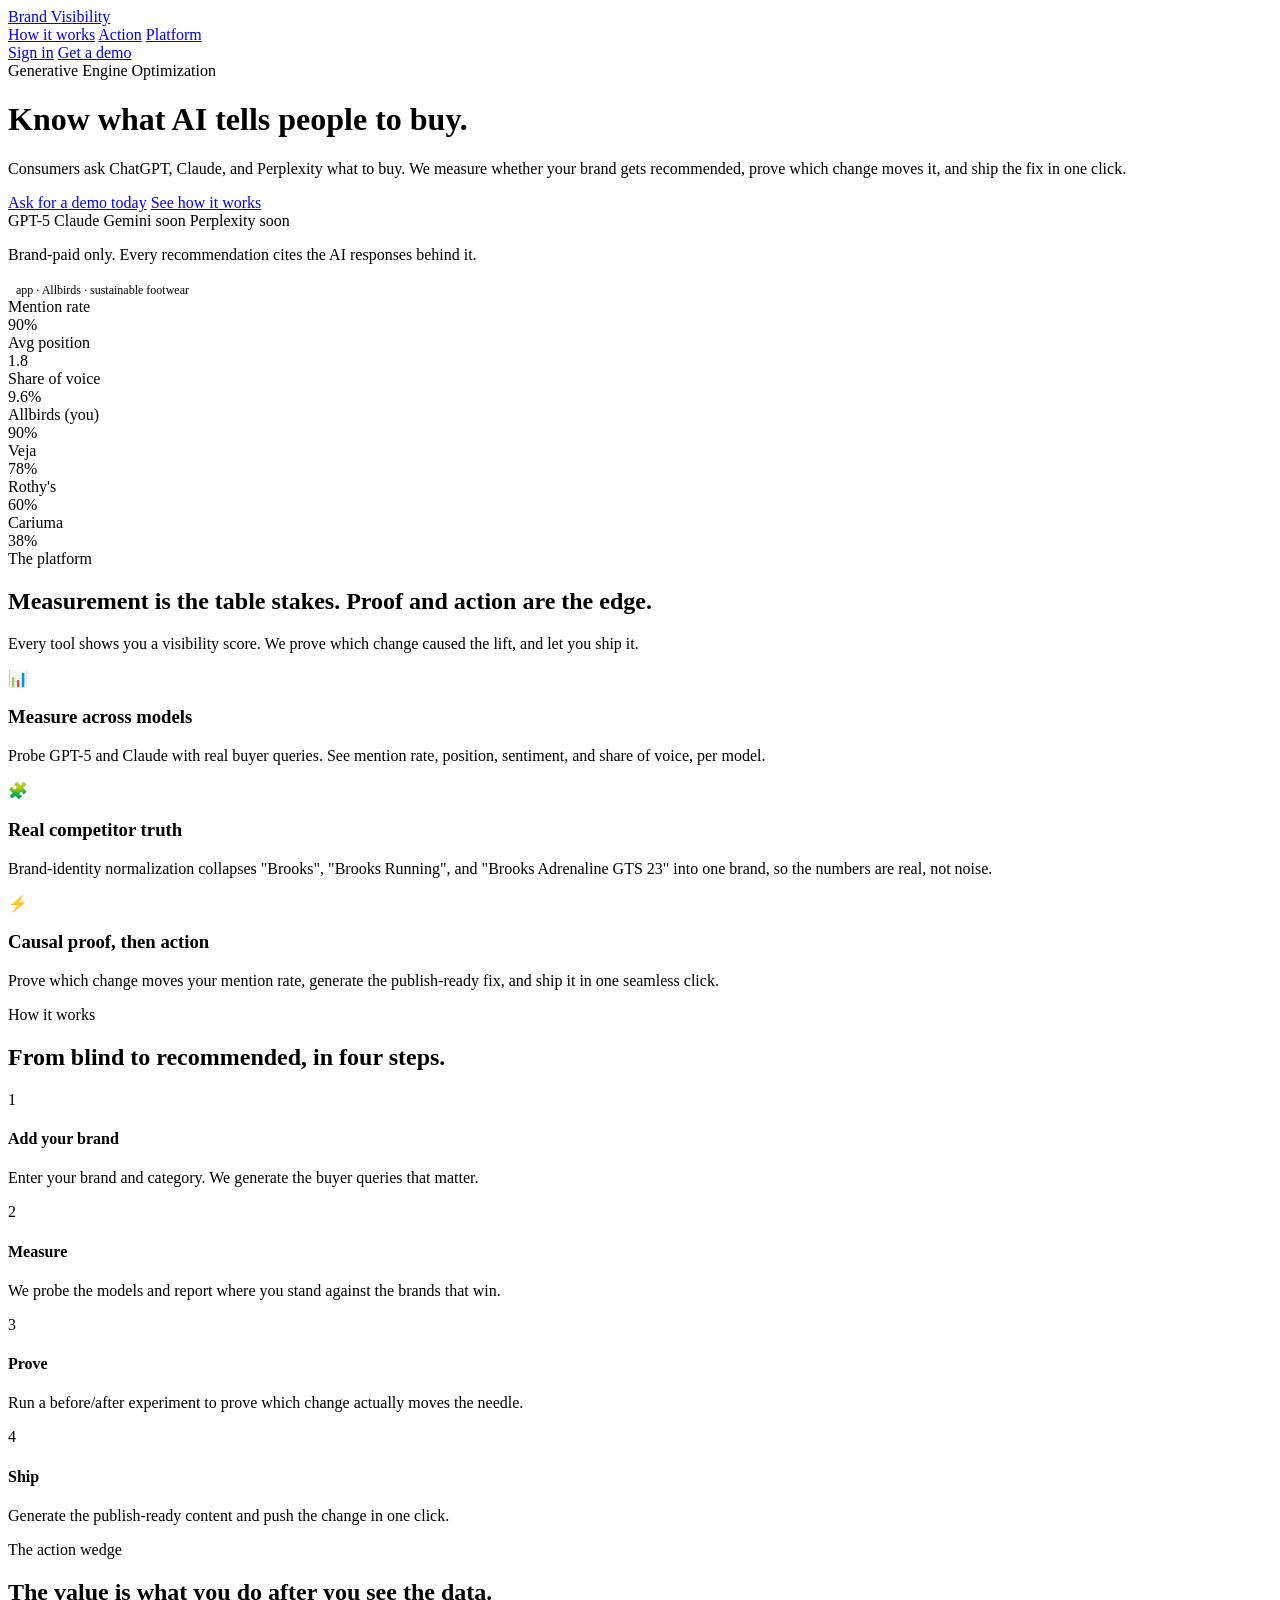
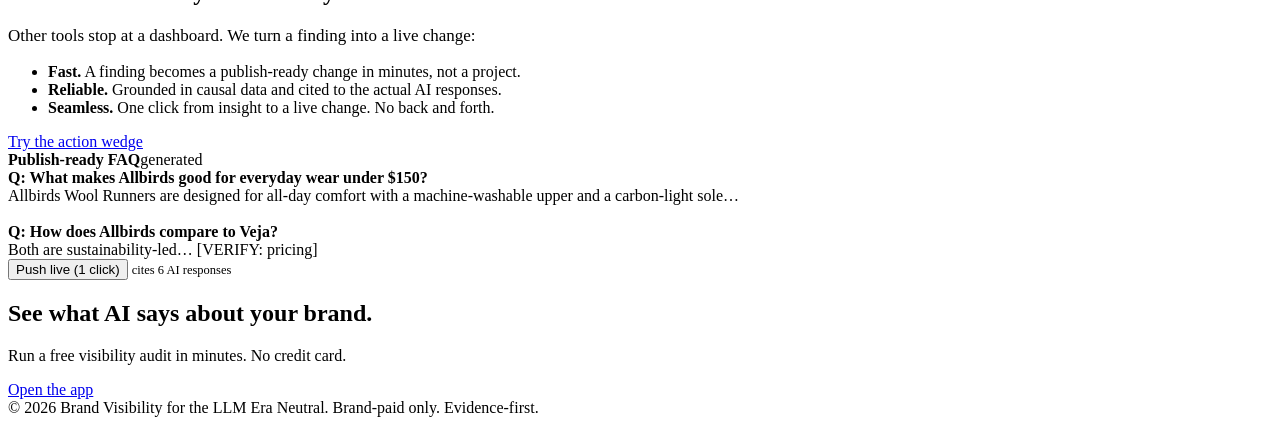
==== web/index.html @ 573e0071 "v2 foundation: provenance, depth-based search, RAG, and lexical vibes Adds the FastAPI app + v2 meas" ====
<!doctype html>
<html lang="en">
<head>
<meta charset="utf-8" />
<meta name="viewport" content="width=device-width, initial-scale=1" />
<title>GEO — Brand Visibility for the LLM Era</title>
<meta name="description" content="Measure what AI recommends, prove what moves it, and ship the change in one click." />
<link rel="stylesheet" href="/styles.css" />
</head>
<body>
  <!-- NAV -->
  <nav class="nav">
    <div class="wrap nav-in">
      <a class="logo" href="/"><span class="mark"></span> Brand Visibility</a>
      <div class="nav-links">
        <a href="#how">How it works</a>
        <a href="#action">Action</a>
        <a href="#features">Platform</a>
      </div>
      <div class="nav-cta" id="nav-cta">
        <a class="btn btn-ghost btn-sm" id="signin-btn" href="/app">Sign in</a>
        <a class="btn btn-primary btn-sm" id="demo-btn" href="/app">Get a demo</a>
        <span id="user-slot" class="cl-hidden"></span>
      </div>
    </div>
  </nav>

  <!-- HERO -->
  <header class="hero">
    <div class="wrap hero-in">
      <div>
        <span class="eyebrow">Generative Engine Optimization</span>
        <h1>Know what AI tells people <span class="grad-text">to buy.</span></h1>
        <p class="sub">Consumers ask ChatGPT, Claude, and Perplexity what to buy. We measure whether your brand gets recommended, prove which change moves it, and ship the fix in one click.</p>
        <div class="hero-cta">
          <a class="btn btn-primary" id="hero-demo" href="/app">Ask for a demo today</a>
          <a class="btn btn-ghost" href="#how">See how it works</a>
        </div>
        <div class="models-row">
          <span class="chip on">GPT-5</span>
          <span class="chip on">Claude</span>
          <span class="chip soon">Gemini soon</span>
          <span class="chip soon">Perplexity soon</span>
        </div>
        <p class="hero-trust">Brand-paid only. Every recommendation cites the AI responses behind it.</p>
      </div>

      <!-- product preview mockup -->
      <div class="preview" aria-hidden="true">
        <div class="preview-bar"><span class="dot"></span><span class="dot"></span><span class="dot"></span>
          <span style="margin-left:8px;font-size:12px;color:var(--faint)">app · Allbirds · sustainable footwear</span></div>
        <div class="preview-body">
          <div class="pv-kpis">
            <div class="pv-kpi"><div class="k">Mention rate</div><div class="v accent">90%</div></div>
            <div class="pv-kpi"><div class="k">Avg position</div><div class="v">1.8</div></div>
            <div class="pv-kpi"><div class="k">Share of voice</div><div class="v">9.6%</div></div>
          </div>
          <div class="pv-row"><span class="pv-label">Allbirds (you)</span><div class="pv-bar you"><span style="width:90%"></span></div><span class="pv-val">90%</span></div>
          <div class="pv-row"><span class="pv-label">Veja</span><div class="pv-bar"><span style="width:78%"></span></div><span class="pv-val">78%</span></div>
          <div class="pv-row"><span class="pv-label">Rothy's</span><div class="pv-bar"><span style="width:60%"></span></div><span class="pv-val">60%</span></div>
          <div class="pv-row"><span class="pv-label">Cariuma</span><div class="pv-bar"><span style="width:38%"></span></div><span class="pv-val">38%</span></div>
        </div>
      </div>
    </div>
  </header>

  <!-- FEATURES -->
  <section class="band" id="features">
    <div class="wrap">
      <div class="sec-head">
        <span class="tag">The platform</span>
        <h2>Measurement is the table stakes. Proof and action are the edge.</h2>
        <p>Every tool shows you a visibility score. We prove which change caused the lift, and let you ship it.</p>
      </div>
      <div class="feature-grid">
        <div class="feature"><div class="ic">&#128202;</div><h3>Measure across models</h3><p>Probe GPT-5 and Claude with real buyer queries. See mention rate, position, sentiment, and share of voice, per model.</p></div>
        <div class="feature"><div class="ic">&#129513;</div><h3>Real competitor truth</h3><p>Brand-identity normalization collapses "Brooks", "Brooks Running", and "Brooks Adrenaline GTS 23" into one brand, so the numbers are real, not noise.</p></div>
        <div class="feature"><div class="ic">&#9889;</div><h3>Causal proof, then action</h3><p>Prove which change moves your mention rate, generate the publish-ready fix, and ship it in one seamless click.</p></div>
      </div>
    </div>
  </section>

  <!-- HOW IT WORKS -->
  <section class="band" id="how">
    <div class="wrap">
      <div class="sec-head"><span class="tag">How it works</span><h2>From blind to recommended, in four steps.</h2></div>
      <div class="steps">
        <div class="step"><div class="n">1</div><h4>Add your brand</h4><p>Enter your brand and category. We generate the buyer queries that matter.</p></div>
        <div class="step"><div class="n">2</div><h4>Measure</h4><p>We probe the models and report where you stand against the brands that win.</p></div>
        <div class="step"><div class="n">3</div><h4>Prove</h4><p>Run a before/after experiment to prove which change actually moves the needle.</p></div>
        <div class="step"><div class="n">4</div><h4>Ship</h4><p>Generate the publish-ready content and push the change in one click.</p></div>
      </div>
    </div>
  </section>

  <!-- ACTION WEDGE -->
  <section class="band" id="action">
    <div class="wrap">
      <div class="sec-head"><span class="tag">The action wedge</span><h2>The value is what you do after you see the data.</h2></div>
      <div class="wedge">
        <div>
          <p class="muted" style="font-size:17px">Other tools stop at a dashboard. We turn a finding into a live change:</p>
          <ul>
            <li><b>Fast.</b> A finding becomes a publish-ready change in minutes, not a project.</li>
            <li><b>Reliable.</b> Grounded in causal data and cited to the actual AI responses.</li>
            <li><b>Seamless.</b> One click from insight to a live change. No back and forth.</li>
          </ul>
          <a class="btn btn-primary" href="/app" style="margin-top:20px">Try the action wedge</a>
        </div>
        <div class="artifact-card">
          <div class="ac-top"><span style="font-weight:650">Publish-ready FAQ</span><span class="preview-tag">generated</span></div>
          <div class="ac-body">
            <b>Q: What makes Allbirds good for everyday wear under $150?</b><br>
            Allbirds Wool Runners are designed for all-day comfort with a machine-washable upper and a carbon-light sole&hellip;<br><br>
            <b>Q: How does Allbirds compare to Veja?</b><br>
            Both are sustainability-led&hellip; <span style="color:var(--violet)">[VERIFY: pricing]</span>
          </div>
          <div class="pushrow">
            <button class="btn btn-primary btn-sm">Push live (1 click)</button>
            <span class="muted" style="font-size:12.5px">cites 6 AI responses</span>
          </div>
        </div>
      </div>
    </div>
  </section>

  <!-- CTA -->
  <section class="band">
    <div class="wrap">
      <div class="ctaband">
        <h2>See what AI says about your brand.</h2>
        <p>Run a free visibility audit in minutes. No credit card.</p>
        <a class="btn btn-primary" href="/app">Open the app</a>
      </div>
    </div>
  </section>

  <footer>
    <div class="wrap foot-in">
      <span>&copy; 2026 Brand Visibility for the LLM Era</span>
      <span class="faint">Neutral. Brand-paid only. Evidence-first.</span>
    </div>
  </footer>

  <script src="/auth.js"></script>
</body>
</html>
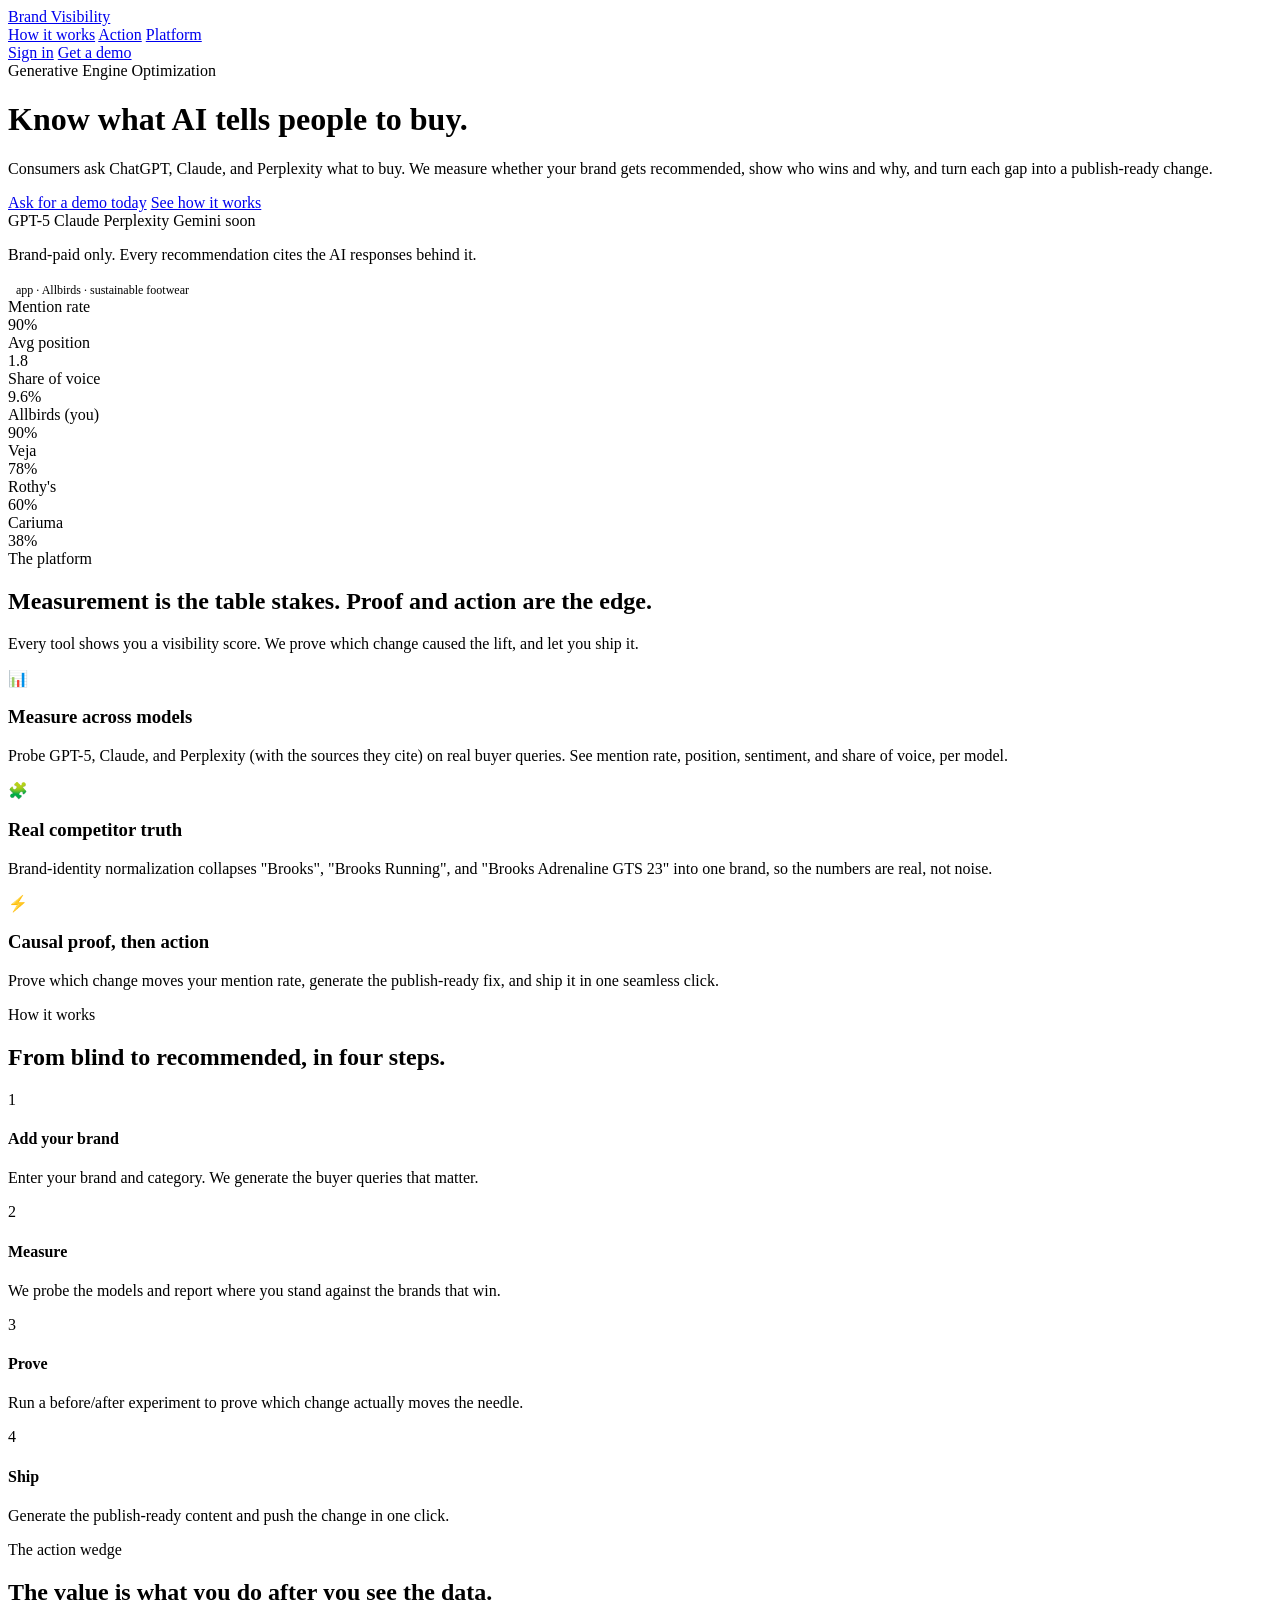
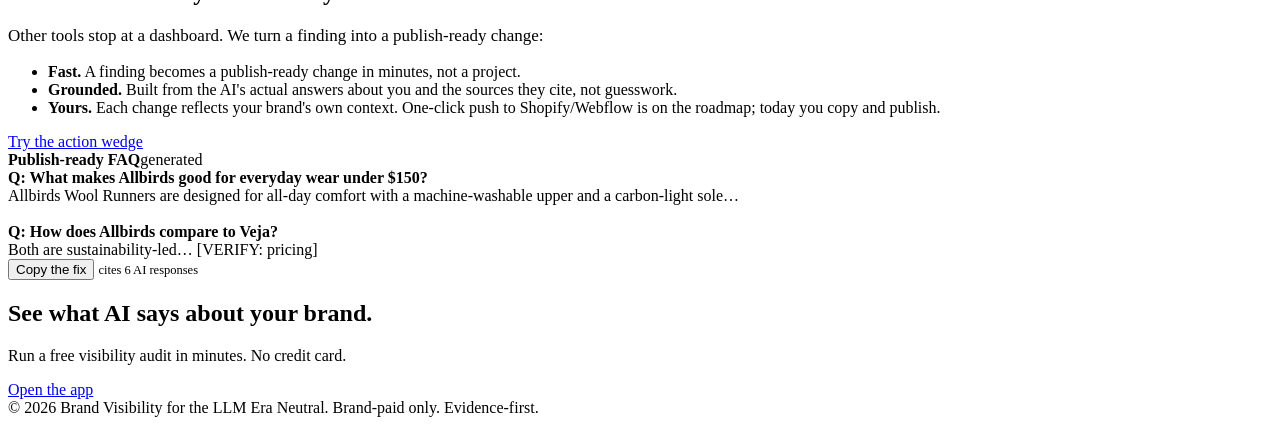
==== commit d8ce4489: "landing: correct Perplexity to live; honest action-wedge copy Co-Authored-By: Claude Opus 4.8 <norep" ====
--- a/web/index.html
+++ b/web/index.html
@@ -31,7 +31,7 @@
       <div>
         <span class="eyebrow">Generative Engine Optimization</span>
         <h1>Know what AI tells people <span class="grad-text">to buy.</span></h1>
-        <p class="sub">Consumers ask ChatGPT, Claude, and Perplexity what to buy. We measure whether your brand gets recommended, prove which change moves it, and ship the fix in one click.</p>
+        <p class="sub">Consumers ask ChatGPT, Claude, and Perplexity what to buy. We measure whether your brand gets recommended, show who wins and why, and turn each gap into a publish-ready change.</p>
         <div class="hero-cta">
           <a class="btn btn-primary" id="hero-demo" href="/app">Ask for a demo today</a>
           <a class="btn btn-ghost" href="#how">See how it works</a>
@@ -39,8 +39,8 @@
         <div class="models-row">
           <span class="chip on">GPT-5</span>
           <span class="chip on">Claude</span>
+          <span class="chip on">Perplexity</span>
           <span class="chip soon">Gemini soon</span>
-          <span class="chip soon">Perplexity soon</span>
         </div>
         <p class="hero-trust">Brand-paid only. Every recommendation cites the AI responses behind it.</p>
       </div>
@@ -73,7 +73,7 @@
         <p>Every tool shows you a visibility score. We prove which change caused the lift, and let you ship it.</p>
       </div>
       <div class="feature-grid">
-        <div class="feature"><div class="ic">&#128202;</div><h3>Measure across models</h3><p>Probe GPT-5 and Claude with real buyer queries. See mention rate, position, sentiment, and share of voice, per model.</p></div>
+        <div class="feature"><div class="ic">&#128202;</div><h3>Measure across models</h3><p>Probe GPT-5, Claude, and Perplexity (with the sources they cite) on real buyer queries. See mention rate, position, sentiment, and share of voice, per model.</p></div>
         <div class="feature"><div class="ic">&#129513;</div><h3>Real competitor truth</h3><p>Brand-identity normalization collapses "Brooks", "Brooks Running", and "Brooks Adrenaline GTS 23" into one brand, so the numbers are real, not noise.</p></div>
         <div class="feature"><div class="ic">&#9889;</div><h3>Causal proof, then action</h3><p>Prove which change moves your mention rate, generate the publish-ready fix, and ship it in one seamless click.</p></div>
       </div>
@@ -99,11 +99,11 @@
       <div class="sec-head"><span class="tag">The action wedge</span><h2>The value is what you do after you see the data.</h2></div>
       <div class="wedge">
         <div>
-          <p class="muted" style="font-size:17px">Other tools stop at a dashboard. We turn a finding into a live change:</p>
+          <p class="muted" style="font-size:17px">Other tools stop at a dashboard. We turn a finding into a publish-ready change:</p>
           <ul>
             <li><b>Fast.</b> A finding becomes a publish-ready change in minutes, not a project.</li>
-            <li><b>Reliable.</b> Grounded in causal data and cited to the actual AI responses.</li>
-            <li><b>Seamless.</b> One click from insight to a live change. No back and forth.</li>
+            <li><b>Grounded.</b> Built from the AI's actual answers about you and the sources they cite, not guesswork.</li>
+            <li><b>Yours.</b> Each change reflects your brand's own context. One-click push to Shopify/Webflow is on the roadmap; today you copy and publish.</li>
           </ul>
           <a class="btn btn-primary" href="/app" style="margin-top:20px">Try the action wedge</a>
         </div>
@@ -116,7 +116,7 @@
             Both are sustainability-led&hellip; <span style="color:var(--violet)">[VERIFY: pricing]</span>
           </div>
           <div class="pushrow">
-            <button class="btn btn-primary btn-sm">Push live (1 click)</button>
+            <button class="btn btn-primary btn-sm">Copy the fix</button>
             <span class="muted" style="font-size:12.5px">cites 6 AI responses</span>
           </div>
         </div>
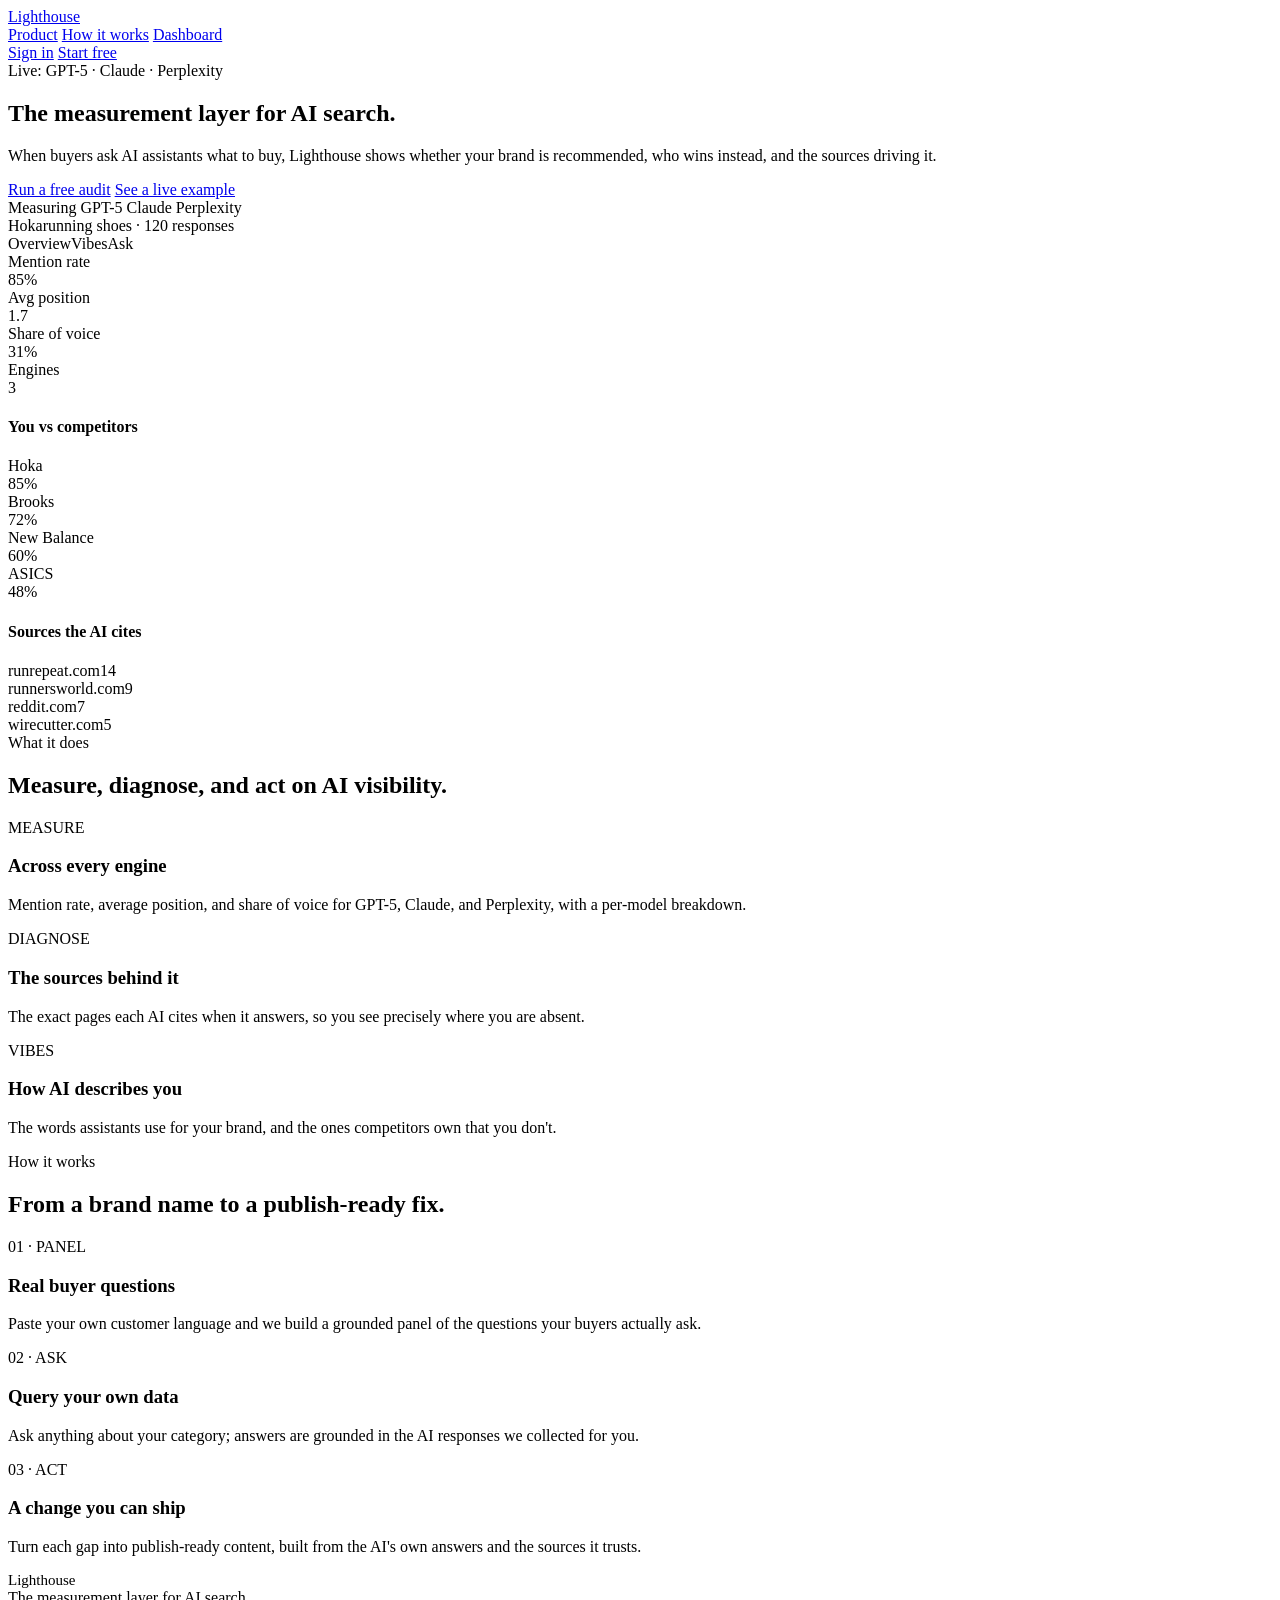
==== commit 47b9470c: "design: implement Signal light theme + Lighthouse rebrand Light, data-forward redesign (white + cool" ====
--- a/web/index.html
+++ b/web/index.html
@@ -1,144 +1,102 @@
-<!doctype html>
+<!DOCTYPE html>
 <html lang="en">
 <head>
-<meta charset="utf-8" />
+<meta charset="UTF-8" />
 <meta name="viewport" content="width=device-width, initial-scale=1" />
-<title>GEO — Brand Visibility for the LLM Era</title>
-<meta name="description" content="Measure what AI recommends, prove what moves it, and ship the change in one click." />
+<title>Lighthouse — the measurement layer for AI search</title>
 <link rel="stylesheet" href="/styles.css" />
 </head>
 <body>
-  <!-- NAV -->
   <nav class="nav">
     <div class="wrap nav-in">
-      <a class="logo" href="/"><span class="mark"></span> Brand Visibility</a>
+      <a class="logo" href="/"><span class="mark"></span> Lighthouse</a>
       <div class="nav-links">
+        <a href="#features">Product</a>
         <a href="#how">How it works</a>
-        <a href="#action">Action</a>
-        <a href="#features">Platform</a>
+        <a href="/app">Dashboard</a>
       </div>
-      <div class="nav-cta" id="nav-cta">
-        <a class="btn btn-ghost btn-sm" id="signin-btn" href="/app">Sign in</a>
-        <a class="btn btn-primary btn-sm" id="demo-btn" href="/app">Get a demo</a>
+      <div class="nav-cta">
+        <a class="btn btn-ghost btn-sm" id="signin-btn" href="#">Sign in</a>
+        <a class="btn btn-primary btn-sm" href="/app">Start free</a>
         <span id="user-slot" class="cl-hidden"></span>
       </div>
     </div>
   </nav>
 
-  <!-- HERO -->
-  <header class="hero">
-    <div class="wrap hero-in">
+  <div class="wrap">
+    <!-- HERO -->
+    <section class="hero">
       <div>
-        <span class="eyebrow">Generative Engine Optimization</span>
-        <h1>Know what AI tells people <span class="grad-text">to buy.</span></h1>
-        <p class="sub">Consumers ask ChatGPT, Claude, and Perplexity what to buy. We measure whether your brand gets recommended, show who wins and why, and turn each gap into a publish-ready change.</p>
+        <div class="badge"><span class="dot"></span> Live: GPT-5 · Claude · Perplexity</div>
+        <h1>The measurement layer for AI search.</h1>
+        <p class="sub">When buyers ask AI assistants what to buy, Lighthouse shows whether your brand is recommended, who wins instead, and the sources driving it.</p>
         <div class="hero-cta">
-          <a class="btn btn-primary" id="hero-demo" href="/app">Ask for a demo today</a>
-          <a class="btn btn-ghost" href="#how">See how it works</a>
+          <a class="btn btn-primary" href="/app">Run a free audit</a>
+          <a class="btn btn-ghost" href="/app">See a live example</a>
         </div>
-        <div class="models-row">
-          <span class="chip on">GPT-5</span>
-          <span class="chip on">Claude</span>
-          <span class="chip on">Perplexity</span>
-          <span class="chip soon">Gemini soon</span>
+        <div class="chips">
+          <span class="lbl">Measuring</span>
+          <span class="chip"><span class="d"></span>GPT-5</span>
+          <span class="chip"><span class="d"></span>Claude</span>
+          <span class="chip"><span class="d"></span>Perplexity</span>
         </div>
-        <p class="hero-trust">Brand-paid only. Every recommendation cites the AI responses behind it.</p>
       </div>
 
-      <!-- product preview mockup -->
-      <div class="preview" aria-hidden="true">
-        <div class="preview-bar"><span class="dot"></span><span class="dot"></span><span class="dot"></span>
-          <span style="margin-left:8px;font-size:12px;color:var(--faint)">app · Allbirds · sustainable footwear</span></div>
-        <div class="preview-body">
-          <div class="pv-kpis">
-            <div class="pv-kpi"><div class="k">Mention rate</div><div class="v accent">90%</div></div>
-            <div class="pv-kpi"><div class="k">Avg position</div><div class="v">1.8</div></div>
-            <div class="pv-kpi"><div class="k">Share of voice</div><div class="v">9.6%</div></div>
+      <div class="dashprev">
+        <div class="dp-hd">
+          <div class="ttl">Hoka<span>running shoes · 120 responses</span></div>
+          <div class="dp-tabs"><span class="dp-tab on">Overview</span><span class="dp-tab">Vibes</span><span class="dp-tab">Ask</span></div>
+        </div>
+        <div class="dp-kpis">
+          <div class="dp-kpi"><div class="l">Mention rate</div><div class="v b">85%</div></div>
+          <div class="dp-kpi"><div class="l">Avg position</div><div class="v">1.7</div></div>
+          <div class="dp-kpi"><div class="l">Share of voice</div><div class="v">31%</div></div>
+          <div class="dp-kpi"><div class="l">Engines</div><div class="v">3</div></div>
+        </div>
+        <div class="dp-body">
+          <div class="dp-col">
+            <h4>You vs competitors</h4>
+            <div class="barrow"><span class="nm focal-row">Hoka</span><div class="bar focal"><span style="width:85%"></span></div><span class="meta">85%</span></div>
+            <div class="barrow"><span class="nm">Brooks</span><div class="bar"><span style="width:72%"></span></div><span class="meta">72%</span></div>
+            <div class="barrow"><span class="nm">New Balance</span><div class="bar"><span style="width:60%"></span></div><span class="meta">60%</span></div>
+            <div class="barrow"><span class="nm">ASICS</span><div class="bar"><span style="width:48%"></span></div><span class="meta">48%</span></div>
           </div>
-          <div class="pv-row"><span class="pv-label">Allbirds (you)</span><div class="pv-bar you"><span style="width:90%"></span></div><span class="pv-val">90%</span></div>
-          <div class="pv-row"><span class="pv-label">Veja</span><div class="pv-bar"><span style="width:78%"></span></div><span class="pv-val">78%</span></div>
-          <div class="pv-row"><span class="pv-label">Rothy's</span><div class="pv-bar"><span style="width:60%"></span></div><span class="pv-val">60%</span></div>
-          <div class="pv-row"><span class="pv-label">Cariuma</span><div class="pv-bar"><span style="width:38%"></span></div><span class="pv-val">38%</span></div>
-        </div>
-      </div>
-    </div>
-  </header>
-
-  <!-- FEATURES -->
-  <section class="band" id="features">
-    <div class="wrap">
-      <div class="sec-head">
-        <span class="tag">The platform</span>
-        <h2>Measurement is the table stakes. Proof and action are the edge.</h2>
-        <p>Every tool shows you a visibility score. We prove which change caused the lift, and let you ship it.</p>
-      </div>
-      <div class="feature-grid">
-        <div class="feature"><div class="ic">&#128202;</div><h3>Measure across models</h3><p>Probe GPT-5, Claude, and Perplexity (with the sources they cite) on real buyer queries. See mention rate, position, sentiment, and share of voice, per model.</p></div>
-        <div class="feature"><div class="ic">&#129513;</div><h3>Real competitor truth</h3><p>Brand-identity normalization collapses "Brooks", "Brooks Running", and "Brooks Adrenaline GTS 23" into one brand, so the numbers are real, not noise.</p></div>
-        <div class="feature"><div class="ic">&#9889;</div><h3>Causal proof, then action</h3><p>Prove which change moves your mention rate, generate the publish-ready fix, and ship it in one seamless click.</p></div>
-      </div>
-    </div>
-  </section>
-
-  <!-- HOW IT WORKS -->
-  <section class="band" id="how">
-    <div class="wrap">
-      <div class="sec-head"><span class="tag">How it works</span><h2>From blind to recommended, in four steps.</h2></div>
-      <div class="steps">
-        <div class="step"><div class="n">1</div><h4>Add your brand</h4><p>Enter your brand and category. We generate the buyer queries that matter.</p></div>
-        <div class="step"><div class="n">2</div><h4>Measure</h4><p>We probe the models and report where you stand against the brands that win.</p></div>
-        <div class="step"><div class="n">3</div><h4>Prove</h4><p>Run a before/after experiment to prove which change actually moves the needle.</p></div>
-        <div class="step"><div class="n">4</div><h4>Ship</h4><p>Generate the publish-ready content and push the change in one click.</p></div>
-      </div>
-    </div>
-  </section>
-
-  <!-- ACTION WEDGE -->
-  <section class="band" id="action">
-    <div class="wrap">
-      <div class="sec-head"><span class="tag">The action wedge</span><h2>The value is what you do after you see the data.</h2></div>
-      <div class="wedge">
-        <div>
-          <p class="muted" style="font-size:17px">Other tools stop at a dashboard. We turn a finding into a publish-ready change:</p>
-          <ul>
-            <li><b>Fast.</b> A finding becomes a publish-ready change in minutes, not a project.</li>
-            <li><b>Grounded.</b> Built from the AI's actual answers about you and the sources they cite, not guesswork.</li>
-            <li><b>Yours.</b> Each change reflects your brand's own context. One-click push to Shopify/Webflow is on the roadmap; today you copy and publish.</li>
-          </ul>
-          <a class="btn btn-primary" href="/app" style="margin-top:20px">Try the action wedge</a>
-        </div>
-        <div class="artifact-card">
-          <div class="ac-top"><span style="font-weight:650">Publish-ready FAQ</span><span class="preview-tag">generated</span></div>
-          <div class="ac-body">
-            <b>Q: What makes Allbirds good for everyday wear under $150?</b><br>
-            Allbirds Wool Runners are designed for all-day comfort with a machine-washable upper and a carbon-light sole&hellip;<br><br>
-            <b>Q: How does Allbirds compare to Veja?</b><br>
-            Both are sustainability-led&hellip; <span style="color:var(--violet)">[VERIFY: pricing]</span>
-          </div>
-          <div class="pushrow">
-            <button class="btn btn-primary btn-sm">Copy the fix</button>
-            <span class="muted" style="font-size:12.5px">cites 6 AI responses</span>
+          <div class="dp-col">
+            <h4>Sources the AI cites</h4>
+            <div class="src"><span>runrepeat.com</span><span class="c">14</span></div>
+            <div class="src"><span>runnersworld.com</span><span class="c">9</span></div>
+            <div class="src"><span>reddit.com</span><span class="c">7</span></div>
+            <div class="src"><span>wirecutter.com</span><span class="c">5</span></div>
           </div>
         </div>
       </div>
-    </div>
-  </section>
+    </section>
 
-  <!-- CTA -->
-  <section class="band">
-    <div class="wrap">
-      <div class="ctaband">
-        <h2>See what AI says about your brand.</h2>
-        <p>Run a free visibility audit in minutes. No credit card.</p>
-        <a class="btn btn-primary" href="/app">Open the app</a>
+    <!-- FEATURES -->
+    <section class="section" id="features">
+      <div class="sec-head"><span class="tag">What it does</span><h2>Measure, diagnose, and act on AI visibility.</h2></div>
+      <div class="feats">
+        <div class="feat"><div class="k">MEASURE</div><h3>Across every engine</h3><p>Mention rate, average position, and share of voice for GPT-5, Claude, and Perplexity, with a per-model breakdown.</p></div>
+        <div class="feat"><div class="k">DIAGNOSE</div><h3>The sources behind it</h3><p>The exact pages each AI cites when it answers, so you see precisely where you are absent.</p></div>
+        <div class="feat"><div class="k">VIBES</div><h3>How AI describes you</h3><p>The words assistants use for your brand, and the ones competitors own that you don't.</p></div>
       </div>
-    </div>
-  </section>
+    </section>
 
-  <footer>
-    <div class="wrap foot-in">
-      <span>&copy; 2026 Brand Visibility for the LLM Era</span>
-      <span class="faint">Neutral. Brand-paid only. Evidence-first.</span>
+    <!-- HOW -->
+    <section class="section" id="how">
+      <div class="sec-head"><span class="tag">How it works</span><h2>From a brand name to a publish-ready fix.</h2></div>
+      <div class="feats">
+        <div class="feat"><div class="k">01 · PANEL</div><h3>Real buyer questions</h3><p>Paste your own customer language and we build a grounded panel of the questions your buyers actually ask.</p></div>
+        <div class="feat"><div class="k">02 · ASK</div><h3>Query your own data</h3><p>Ask anything about your category; answers are grounded in the AI responses we collected for you.</p></div>
+        <div class="feat"><div class="k">03 · ACT</div><h3>A change you can ship</h3><p>Turn each gap into publish-ready content, built from the AI's own answers and the sources it trusts.</p></div>
+      </div>
+    </section>
+  </div>
+
+  <footer class="footer">
+    <div class="wrap nav-in" style="border:0;height:auto">
+      <div class="logo" style="font-size:15px"><span class="mark"></span> Lighthouse</div>
+      <span>The measurement layer for AI search.</span>
     </div>
   </footer>
 
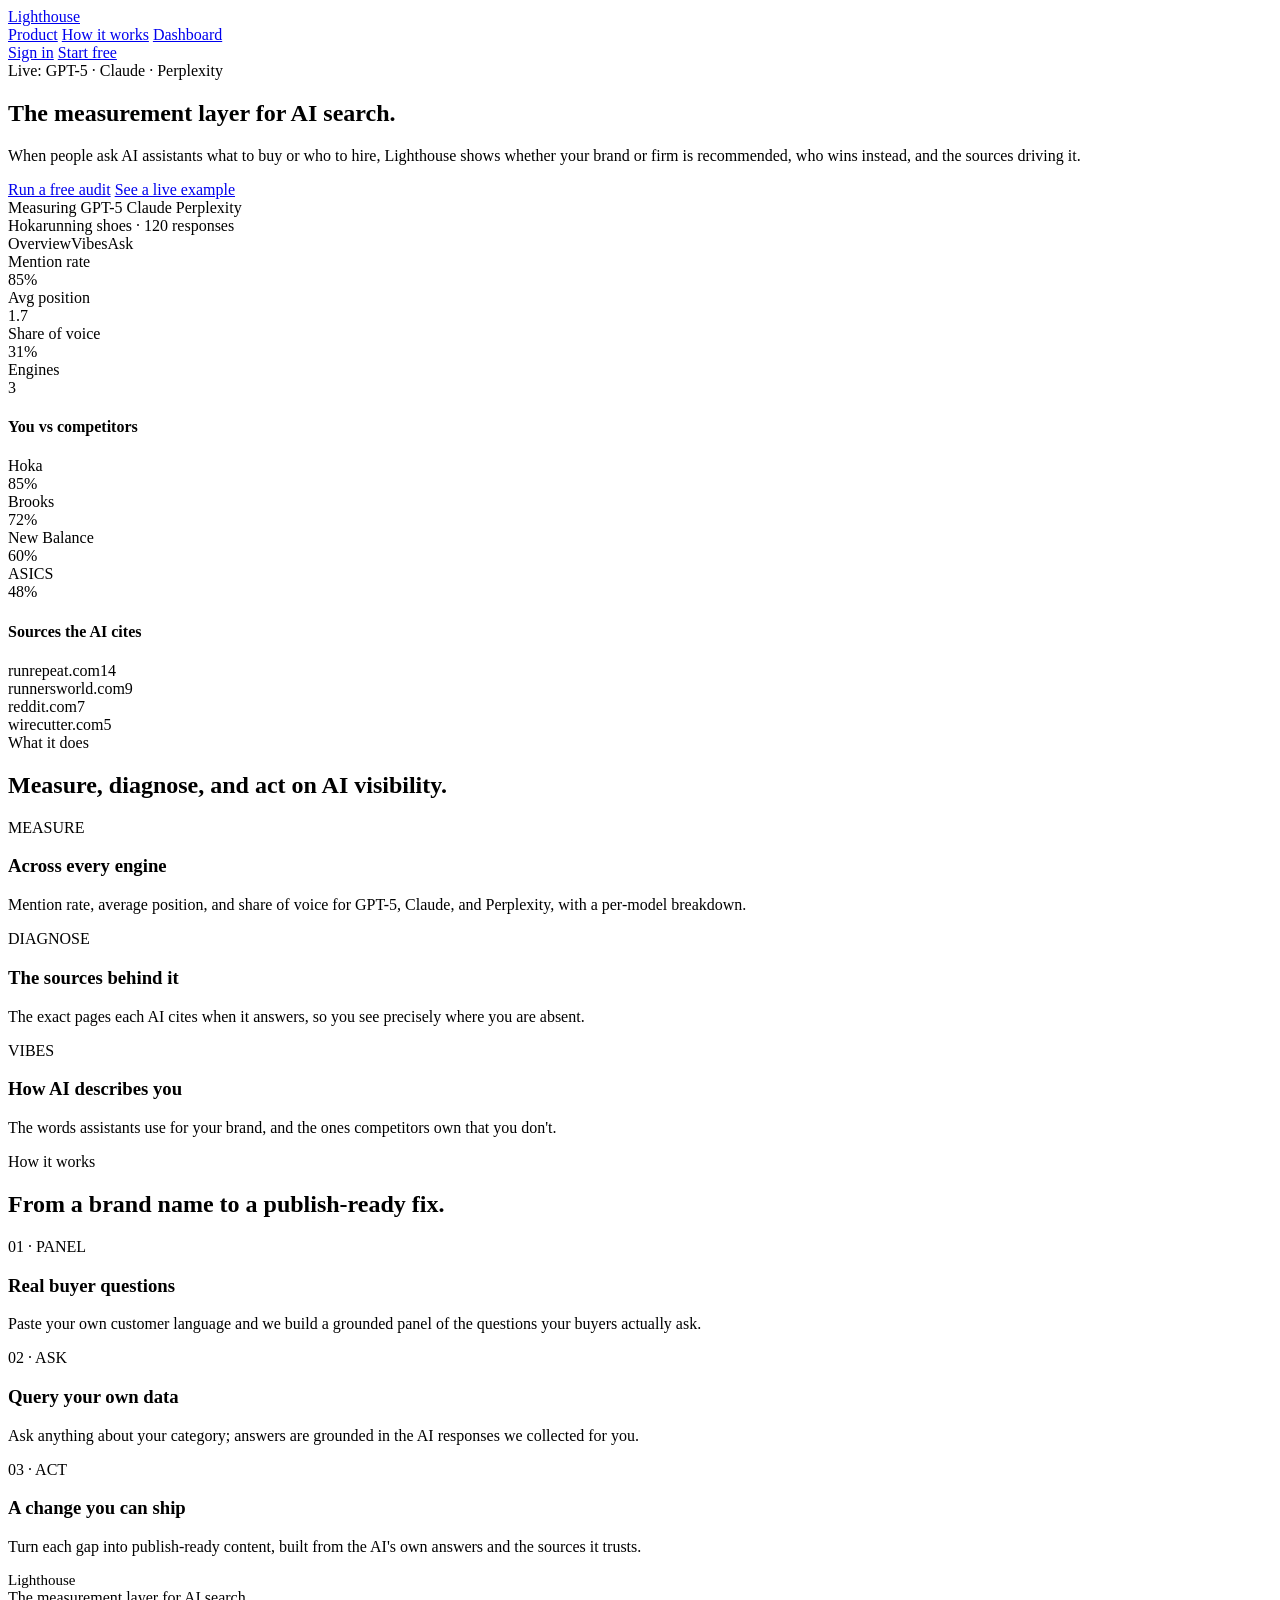
==== commit 51671020: "make measurement vertical-agnostic (any category, not just footwear) Generalize the probe + query-ge" ====
--- a/web/index.html
+++ b/web/index.html
@@ -29,7 +29,7 @@
       <div>
         <div class="badge"><span class="dot"></span> Live: GPT-5 · Claude · Perplexity</div>
         <h1>The measurement layer for AI search.</h1>
-        <p class="sub">When buyers ask AI assistants what to buy, Lighthouse shows whether your brand is recommended, who wins instead, and the sources driving it.</p>
+        <p class="sub">When people ask AI assistants what to buy or who to hire, Lighthouse shows whether your brand or firm is recommended, who wins instead, and the sources driving it.</p>
         <div class="hero-cta">
           <a class="btn btn-primary" href="/app">Run a free audit</a>
           <a class="btn btn-ghost" href="/app">See a live example</a>
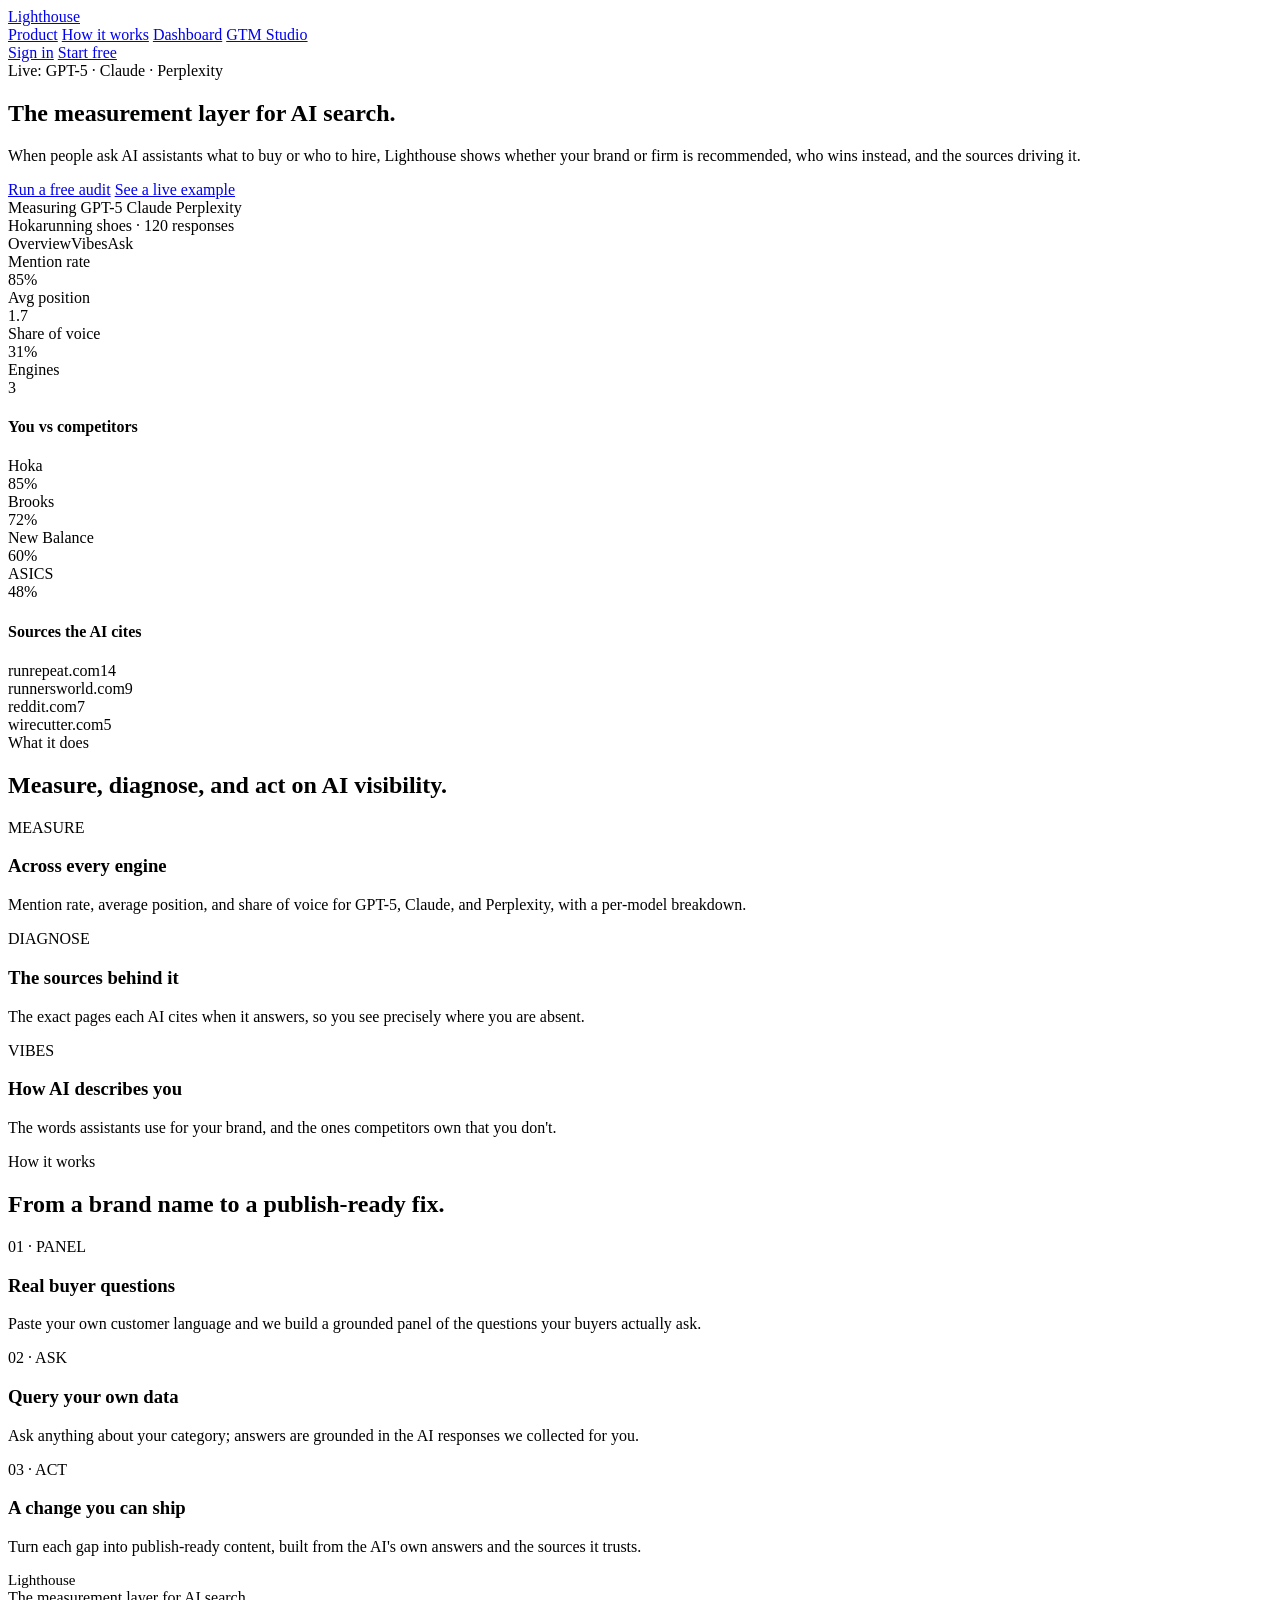
==== commit b7d2be39: "link GTM Studio from the Lighthouse landing + dashboard nav" ====
--- a/web/index.html
+++ b/web/index.html
@@ -14,6 +14,7 @@
         <a href="#features">Product</a>
         <a href="#how">How it works</a>
         <a href="/app">Dashboard</a>
+        <a href="/gtm">GTM Studio</a>
       </div>
       <div class="nav-cta">
         <a class="btn btn-ghost btn-sm" id="signin-btn" href="#">Sign in</a>
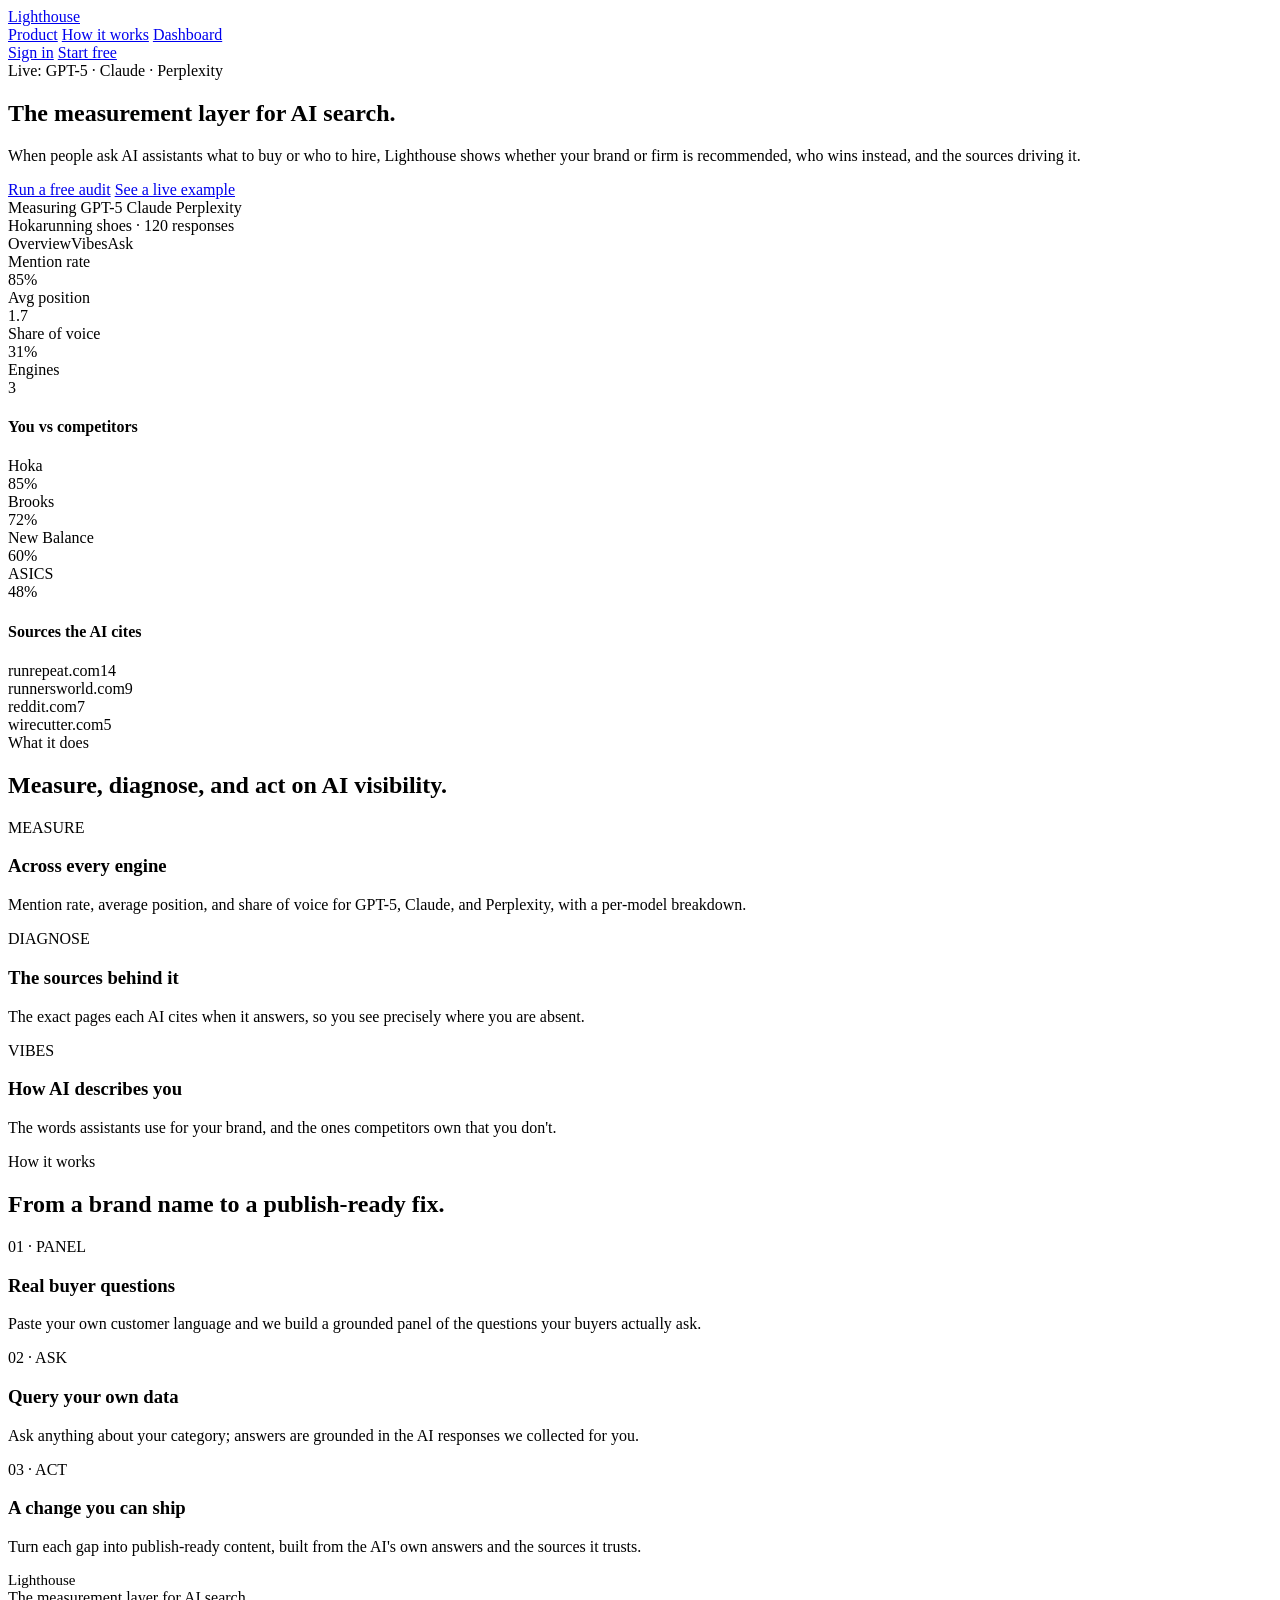
==== commit a39cf7a9: "Present Lighthouse as one product: pull GTM Studio from the nav Remove the GTM Studio nav links from" ====
--- a/web/index.html
+++ b/web/index.html
@@ -14,7 +14,6 @@
         <a href="#features">Product</a>
         <a href="#how">How it works</a>
         <a href="/app">Dashboard</a>
-        <a href="/gtm">GTM Studio</a>
       </div>
       <div class="nav-cta">
         <a class="btn btn-ghost btn-sm" id="signin-btn" href="#">Sign in</a>
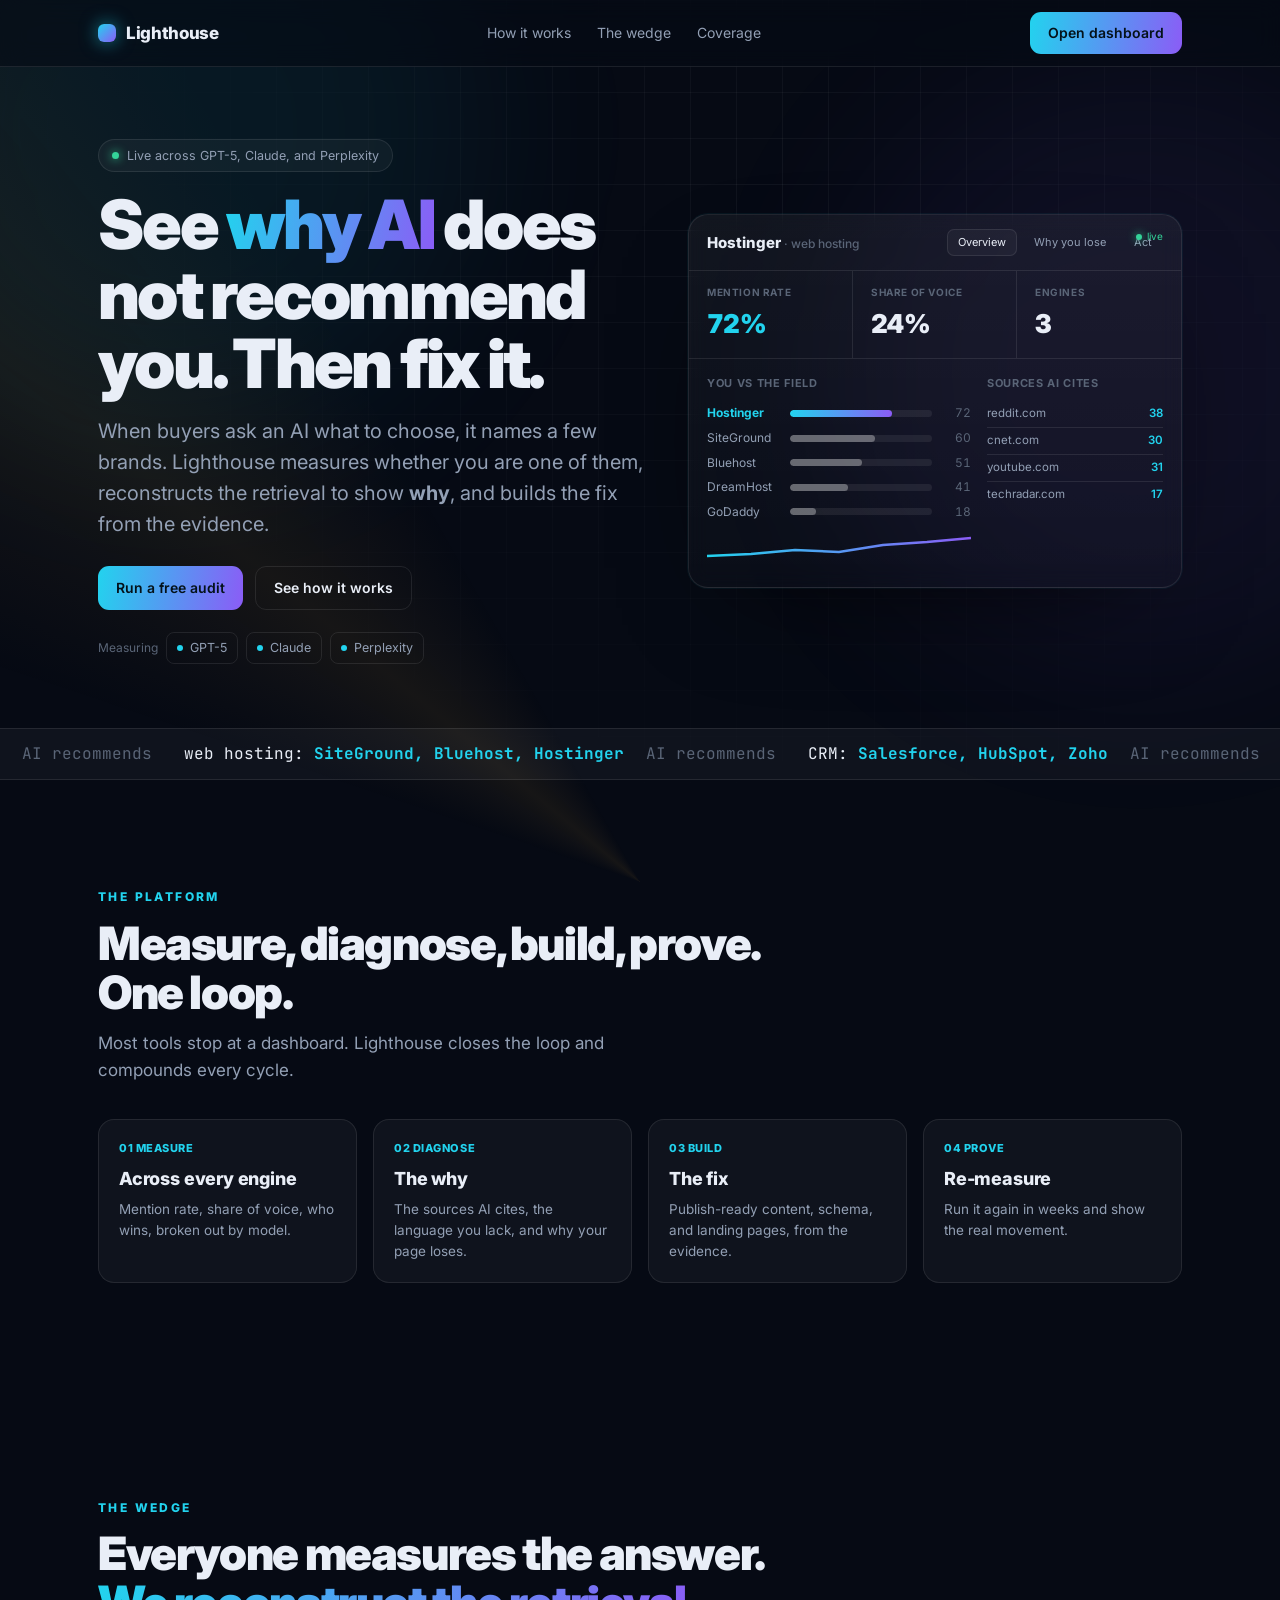
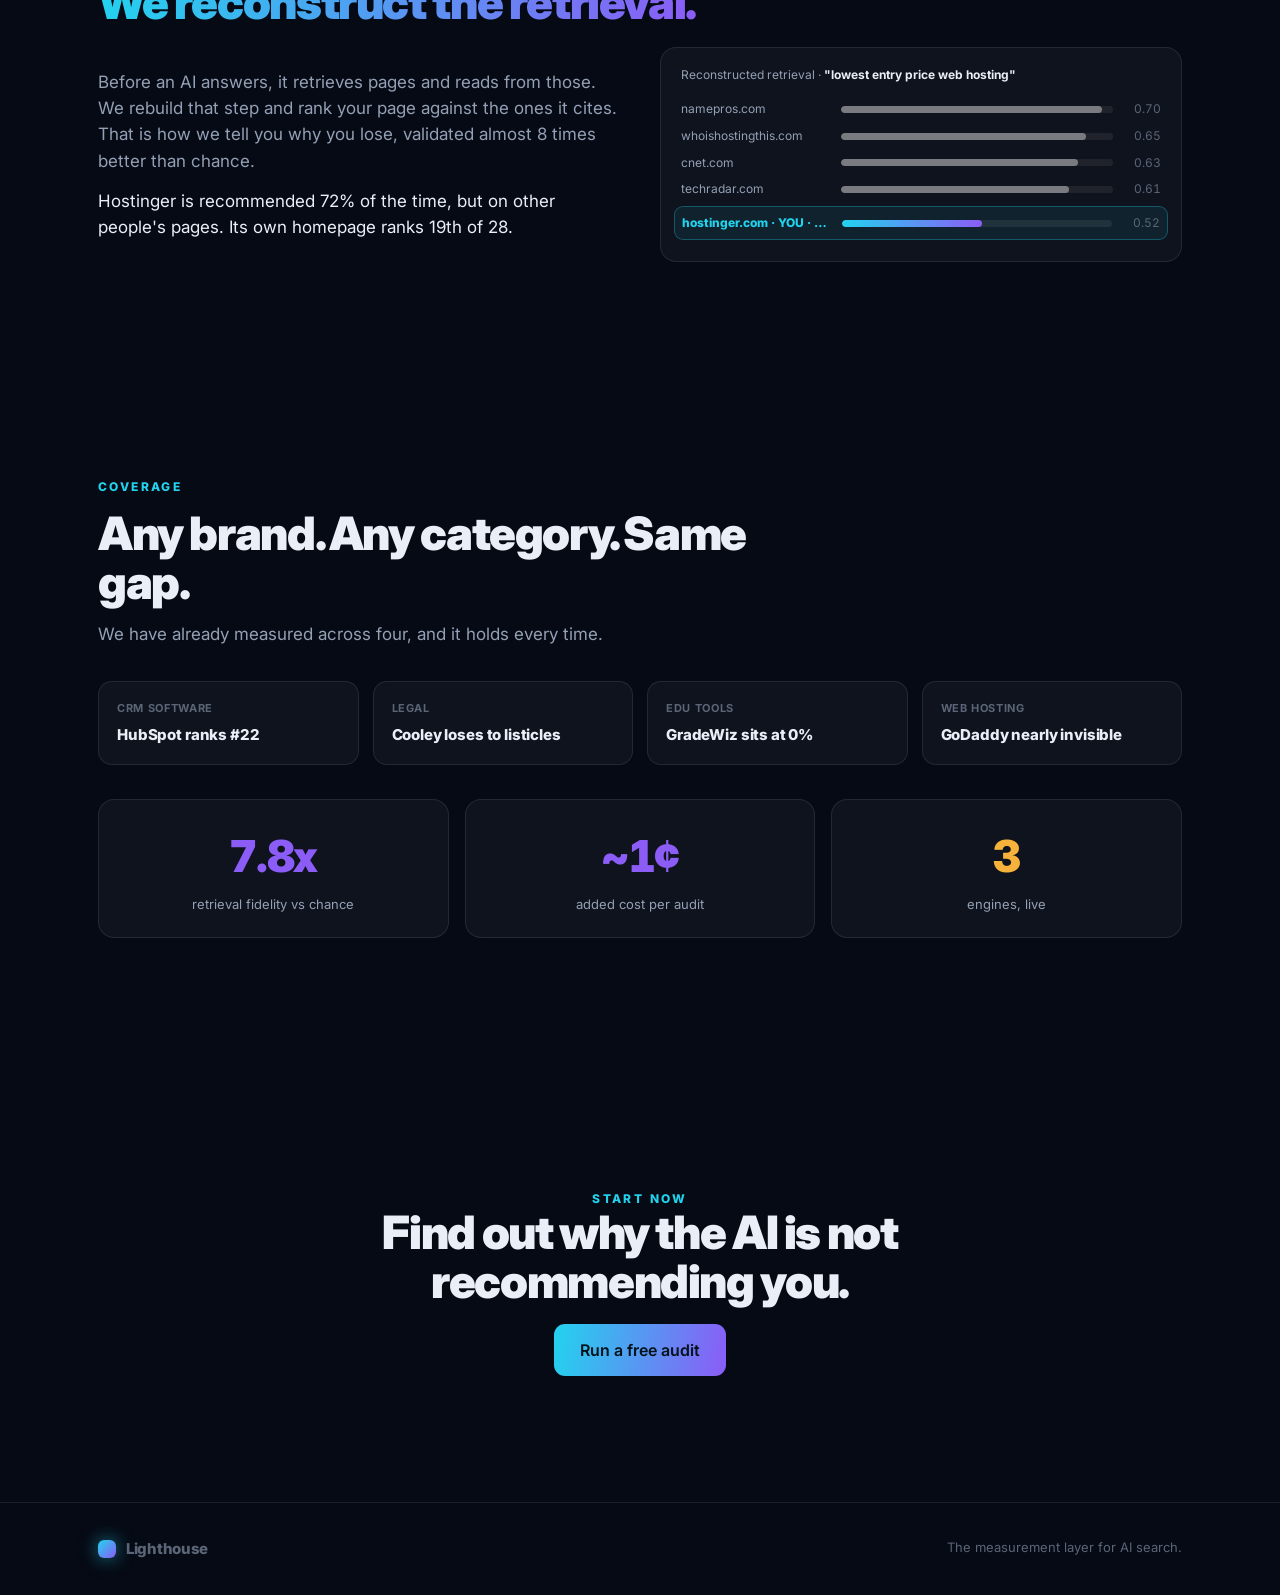
==== commit 42d9a29b: "Dark dashboard restyle, faster audits, and poster/deck artifacts - web/styles.css: convert the dashb" ====
--- a/web/index.html
+++ b/web/index.html
@@ -3,103 +3,283 @@
 <head>
 <meta charset="UTF-8" />
 <meta name="viewport" content="width=device-width, initial-scale=1" />
-<title>Lighthouse — the measurement layer for AI search</title>
-<link rel="stylesheet" href="/styles.css" />
+<title>Lighthouse · the measurement layer for AI search</title>
+<link href="https://fonts.googleapis.com/css2?family=Inter:wght@400;500;600;700;800;900&family=JetBrains+Mono:wght@500&display=swap" rel="stylesheet">
+<style>
+  :root{
+    --bg:#060A14; --bg2:#0A1122; --ink:#E9EEF7; --muted:#93A0B5; --faint:#5A6577;
+    --line:rgba(255,255,255,.09); --card:rgba(255,255,255,.04);
+    --cyan:#22D3EE; --violet:#8B5CF6; --amber:#F6B23A; --good:#34D399; --warn:#FB7185;
+  }
+  *{margin:0;padding:0;box-sizing:border-box}
+  html{scroll-behavior:smooth}
+  body{font-family:Inter,system-ui,sans-serif;background:var(--bg);color:var(--ink);-webkit-font-smoothing:antialiased;line-height:1.55;overflow-x:hidden}
+  a{color:inherit;text-decoration:none}
+  .mono{font-family:'JetBrains Mono',monospace}
+  .grad{background:linear-gradient(100deg,var(--cyan),var(--violet));-webkit-background-clip:text;background-clip:text;color:transparent}
+  .wrap{max-width:1140px;margin:0 auto;padding:0 28px}
+
+  /* ambient */
+  .bgfx{position:fixed;inset:0;z-index:0;pointer-events:none;overflow:hidden}
+  .bgfx .beam{position:absolute;top:-30%;left:50%;width:180vmax;height:180vmax;translate:-50% 0;
+    background:conic-gradient(from 0deg,transparent 0 80%,rgba(246,178,58,.07) 86%,transparent 92%);animation:sweep 22s linear infinite}
+  @keyframes sweep{to{transform:rotate(360deg)}}
+  .bgfx .glow{position:absolute;border-radius:50%;filter:blur(90px);opacity:.5}
+  .bgfx .g1{width:620px;height:620px;background:rgba(34,211,238,.14);top:-180px;left:-140px}
+  .bgfx .g2{width:600px;height:600px;background:rgba(139,92,246,.14);top:8%;right:-160px}
+  .bgfx .grid{position:absolute;inset:0;background-image:linear-gradient(var(--line) 1px,transparent 1px),linear-gradient(90deg,var(--line) 1px,transparent 1px);background-size:46px 46px;mask-image:radial-gradient(circle at 60% 20%,#000,transparent 65%);opacity:.5}
+  .content{position:relative;z-index:1}
+
+  /* nav */
+  nav{position:sticky;top:0;z-index:50;backdrop-filter:blur(12px);background:rgba(6,10,20,.6);border-bottom:1px solid var(--line)}
+  .nav-in{display:flex;align-items:center;justify-content:space-between;height:66px}
+  .logo{display:flex;align-items:center;gap:10px;font-weight:800;font-size:17px;letter-spacing:-.02em}
+  .logo .m{width:18px;height:18px;border-radius:6px;background:linear-gradient(135deg,var(--cyan),var(--violet));box-shadow:0 0 18px rgba(34,211,238,.6)}
+  .nlinks{display:flex;gap:26px;font-size:14px;color:var(--muted)}
+  .nlinks a:hover{color:var(--ink)}
+  .btn{display:inline-flex;align-items:center;gap:8px;font-size:14px;font-weight:600;padding:10px 18px;border-radius:11px;cursor:pointer;transition:.25s}
+  .btn-p{background:linear-gradient(100deg,var(--cyan),var(--violet));color:#04121a;box-shadow:0 0 0 rgba(34,211,238,0)}
+  .btn-p:hover{box-shadow:0 8px 30px -8px rgba(34,211,238,.6);transform:translateY(-1px)}
+  .btn-g{border:1px solid var(--line);color:var(--ink)}.btn-g:hover{border-color:var(--cyan)}
+  @media(max-width:760px){.nlinks{display:none}}
+
+  /* hero */
+  .hero{display:grid;grid-template-columns:1.05fr .95fr;gap:44px;align-items:center;padding:8vh 0 6vh}
+  @media(max-width:920px){.hero{grid-template-columns:1fr;gap:30px}}
+  .badge{display:inline-flex;align-items:center;gap:8px;font-size:12.5px;color:var(--muted);border:1px solid var(--line);background:var(--card);border-radius:99px;padding:6px 13px}
+  .badge .dot{width:7px;height:7px;border-radius:50%;background:var(--good);box-shadow:0 0 10px var(--good);animation:pulse 1.4s infinite}
+  @keyframes pulse{50%{opacity:.35}}
+  h1.big{font-size:clamp(38px,5.4vw,68px);font-weight:900;letter-spacing:-.04em;line-height:1.02;margin:18px 0 18px}
+  .sub{font-size:clamp(16px,1.7vw,20px);color:var(--muted);max-width:30em}
+  .hero-cta{display:flex;gap:12px;margin-top:26px;flex-wrap:wrap}
+  .chips{display:flex;gap:8px;margin-top:22px;align-items:center;flex-wrap:wrap}
+  .chips .k{font-size:12px;color:var(--faint)}
+  .chip{font-size:12.5px;color:var(--muted);border:1px solid var(--line);border-radius:8px;padding:5px 10px;display:flex;align-items:center;gap:7px}
+  .chip .d{width:6px;height:6px;border-radius:50%;background:var(--cyan)}
+
+  /* hero dashboard card */
+  .dash{border-radius:20px;border:1px solid var(--line);background:linear-gradient(180deg,rgba(255,255,255,.05),rgba(255,255,255,.02));backdrop-filter:blur(10px);box-shadow:0 40px 120px -60px #000,0 0 0 1px rgba(34,211,238,.06);overflow:hidden}
+  .dash .top{display:flex;align-items:center;justify-content:space-between;padding:14px 18px;border-bottom:1px solid var(--line)}
+  .dash .top .t{font-weight:800;font-size:15px}.dash .top .t span{color:var(--faint);font-weight:500;font-size:12px}
+  .dash .tabs{display:flex;gap:6px}
+  .dtab{font-size:11px;color:var(--muted);padding:4px 10px;border-radius:7px;border:1px solid transparent}
+  .dtab.on{color:var(--ink);border-color:var(--line);background:var(--card)}
+  .dash .kpis{display:grid;grid-template-columns:repeat(3,1fr);border-bottom:1px solid var(--line)}
+  .kpi{padding:14px 18px;border-right:1px solid var(--line)}.kpi:last-child{border:0}
+  .kpi .l{font-size:10px;text-transform:uppercase;letter-spacing:.06em;color:var(--faint);font-weight:700}
+  .kpi .v{font-size:26px;font-weight:900;letter-spacing:-.02em;margin-top:3px;font-variant-numeric:tabular-nums}
+  .kpi .v.c{color:var(--cyan)}
+  .dash .body{padding:16px 18px;display:grid;grid-template-columns:1.2fr .8fr;gap:16px}
+  @media(max-width:520px){.dash .body{grid-template-columns:1fr}}
+  .dash h4{font-size:11px;text-transform:uppercase;letter-spacing:.06em;color:var(--faint);font-weight:700;margin-bottom:9px}
+  .drow{display:flex;align-items:center;gap:9px;font-size:12px;padding:3px 0}
+  .drow .nm{width:74px;color:var(--muted)}.drow.you .nm{color:var(--cyan);font-weight:700}
+  .drow .tr{flex:1;height:7px;background:rgba(255,255,255,.07);border-radius:99px;overflow:hidden}
+  .drow .tr>span{display:block;height:100%;width:0;border-radius:99px;background:rgba(255,255,255,.32);transition:width 1.1s cubic-bezier(.3,0,.2,1)}
+  .drow.you .tr>span{background:linear-gradient(90deg,var(--cyan),var(--violet))}
+  .drow .pc{width:30px;text-align:right;color:var(--faint);font-variant-numeric:tabular-nums}
+  .spark{margin-top:6px}
+  .src{display:flex;justify-content:space-between;font-size:11.5px;padding:4px 0;border-bottom:1px solid var(--line);color:var(--muted)}
+  .src:last-child{border:0}.src b{color:var(--cyan);font-weight:600}
+  .live{position:absolute;top:14px;right:18px;font-size:10px;color:var(--good);display:flex;align-items:center;gap:5px}
+
+  /* ticker */
+  .marq{border-top:1px solid var(--line);border-bottom:1px solid var(--line);padding:13px 0;margin-top:10px;overflow:hidden;white-space:nowrap;background:var(--card)}
+  .marq .run{display:inline-block;animation:scroll 26s linear infinite}
+  .marq b{color:var(--cyan)}.marq span{color:var(--faint);margin:0 22px}
+  @keyframes scroll{to{transform:translateX(-50%)}}
+
+  /* sections */
+  section.blk{padding:12vh 0}
+  .eyebrow{font-size:12px;font-weight:800;text-transform:uppercase;letter-spacing:.2em;color:var(--cyan)}
+  h2{font-size:clamp(28px,3.6vw,46px);font-weight:900;letter-spacing:-.03em;line-height:1.06;margin:12px 0 14px;max-width:16em}
+  .lead2{font-size:17px;color:var(--muted);max-width:34em}
+  .reveal{opacity:0;transform:translateY(22px);transition:.7s cubic-bezier(.2,.7,.2,1)}
+  .reveal.in{opacity:1;transform:none}
+
+  .loop{display:grid;grid-template-columns:repeat(4,1fr);gap:16px;margin-top:36px}
+  @media(max-width:820px){.loop{grid-template-columns:1fr 1fr}}
+  .step{padding:20px;border-radius:16px;border:1px solid var(--line);background:var(--card);transition:.3s}
+  .step:hover{border-color:var(--cyan);transform:translateY(-4px)}
+  .step .st{font-size:11px;font-weight:800;color:var(--cyan);letter-spacing:.05em}
+  .step h3{font-size:18px;font-weight:800;margin:8px 0 6px;letter-spacing:-.01em}
+  .step p{font-size:13.5px;color:var(--muted)}
+
+  .wedge{display:grid;grid-template-columns:1fr 1fr;gap:40px;align-items:center;margin-top:20px}
+  @media(max-width:920px){.wedge{grid-template-columns:1fr}}
+  .rxcard{border-radius:16px;border:1px solid var(--line);background:var(--card);padding:18px 20px}
+  .rxcard .qh{font-size:12px;color:var(--muted);margin-bottom:12px}.rxcard .qh b{color:var(--ink)}
+  .rr{display:grid;grid-template-columns:150px 1fr 38px;align-items:center;gap:10px;padding:4px 0;font-size:12px}
+  .rr .d{white-space:nowrap;overflow:hidden;text-overflow:ellipsis;color:var(--muted)}
+  .rr .tr{height:7px;background:rgba(255,255,255,.07);border-radius:99px;overflow:hidden}
+  .rr .tr>span{display:block;height:100%;border-radius:99px;background:rgba(255,255,255,.4)}
+  .rr .sc{text-align:right;color:var(--faint);font-variant-numeric:tabular-nums}
+  .rr.you{background:rgba(34,211,238,.08);border:1px solid rgba(34,211,238,.3);border-radius:9px;padding:7px;margin:3px -7px}
+  .rr.you .d{color:var(--cyan);font-weight:800}.rr.you .tr>span{background:linear-gradient(90deg,var(--cyan),var(--violet))}
+
+  .cats{display:grid;grid-template-columns:repeat(4,1fr);gap:14px;margin-top:34px}
+  @media(max-width:820px){.cats{grid-template-columns:1fr 1fr}}
+  .cat{padding:18px;border-radius:14px;border:1px solid var(--line);background:var(--card)}
+  .cat .t{font-size:11px;text-transform:uppercase;letter-spacing:.06em;color:var(--faint);font-weight:700}
+  .cat .big{font-size:15px;font-weight:800;margin-top:6px;letter-spacing:-.01em}
+
+  .metrics{display:grid;grid-template-columns:repeat(3,1fr);gap:16px;margin-top:34px}
+  @media(max-width:760px){.metrics{grid-template-columns:1fr}}
+  .metric{padding:22px;border-radius:16px;border:1px solid var(--line);background:var(--card);text-align:center}
+  .metric .v{font-size:44px;font-weight:900;letter-spacing:-.03em;font-variant-numeric:tabular-nums}
+  .metric .v.c{color:var(--cyan)}.metric .v.v{color:var(--violet)}.metric .v.a{color:var(--amber)}
+  .metric .l{font-size:13px;color:var(--muted);margin-top:4px}
+
+  .cta{text-align:center;padding:16vh 0 14vh}
+  .cta h2{margin:0 auto 18px}
+  footer{border-top:1px solid var(--line);padding:34px 0;color:var(--faint);font-size:13px;display:flex;justify-content:space-between;flex-wrap:wrap;gap:12px}
+</style>
 </head>
 <body>
-  <nav class="nav">
-    <div class="wrap nav-in">
-      <a class="logo" href="/"><span class="mark"></span> Lighthouse</a>
-      <div class="nav-links">
-        <a href="#features">Product</a>
-        <a href="#how">How it works</a>
-        <a href="/app">Dashboard</a>
-      </div>
-      <div class="nav-cta">
-        <a class="btn btn-ghost btn-sm" id="signin-btn" href="#">Sign in</a>
-        <a class="btn btn-primary btn-sm" href="/app">Start free</a>
-        <span id="user-slot" class="cl-hidden"></span>
+<div class="bgfx"><div class="beam"></div><div class="grid"></div><div class="glow g1"></div><div class="glow g2"></div></div>
+
+<div class="content">
+<nav><div class="wrap nav-in">
+  <div class="logo"><span class="m"></span> Lighthouse</div>
+  <div class="nlinks"><a href="#how">How it works</a><a href="#wedge">The wedge</a><a href="#market">Coverage</a></div>
+  <a class="btn btn-p" href="/app">Open dashboard</a>
+</div></nav>
+
+<!-- HERO -->
+<div class="wrap">
+  <div class="hero">
+    <div class="reveal in">
+      <div class="badge"><span class="dot"></span> Live across GPT-5, Claude, and Perplexity</div>
+      <h1 class="big">See <span class="grad">why AI</span> does not recommend you. Then fix it.</h1>
+      <p class="sub">When buyers ask an AI what to choose, it names a few brands. Lighthouse measures whether you are one of them, reconstructs the retrieval to show <b>why</b>, and builds the fix from the evidence.</p>
+      <div class="hero-cta">
+        <a class="btn btn-p" href="/app">Run a free audit</a>
+        <a class="btn btn-g" href="#how">See how it works</a>
+      </div>
+      <div class="chips"><span class="k">Measuring</span>
+        <span class="chip"><span class="d"></span>GPT-5</span>
+        <span class="chip"><span class="d"></span>Claude</span>
+        <span class="chip"><span class="d"></span>Perplexity</span>
       </div>
     </div>
-  </nav>
-
-  <div class="wrap">
-    <!-- HERO -->
-    <section class="hero">
-      <div>
-        <div class="badge"><span class="dot"></span> Live: GPT-5 · Claude · Perplexity</div>
-        <h1>The measurement layer for AI search.</h1>
-        <p class="sub">When people ask AI assistants what to buy or who to hire, Lighthouse shows whether your brand or firm is recommended, who wins instead, and the sources driving it.</p>
-        <div class="hero-cta">
-          <a class="btn btn-primary" href="/app">Run a free audit</a>
-          <a class="btn btn-ghost" href="/app">See a live example</a>
+
+    <!-- live dashboard preview -->
+    <div class="dash reveal in" style="position:relative">
+      <div class="top"><div class="t">Hostinger <span>· web hosting</span></div>
+        <div class="tabs"><span class="dtab on">Overview</span><span class="dtab">Why you lose</span><span class="dtab">Act</span></div></div>
+      <div class="live"><span class="dot" style="width:6px;height:6px;border-radius:50%;background:var(--good);display:inline-block;box-shadow:0 0 8px var(--good)"></span>live</div>
+      <div class="kpis">
+        <div class="kpi"><div class="l">Mention rate</div><div class="v c" data-count="72" data-suf="%">0%</div></div>
+        <div class="kpi"><div class="l">Share of voice</div><div class="v" data-count="24" data-suf="%">0%</div></div>
+        <div class="kpi"><div class="l">Engines</div><div class="v">3</div></div>
+      </div>
+      <div class="body">
+        <div><h4>You vs the field</h4>
+          <div class="drow you"><span class="nm">Hostinger</span><span class="tr"><span data-w="72%"></span></span><span class="pc">72</span></div>
+          <div class="drow"><span class="nm">SiteGround</span><span class="tr"><span data-w="60%"></span></span><span class="pc">60</span></div>
+          <div class="drow"><span class="nm">Bluehost</span><span class="tr"><span data-w="51%"></span></span><span class="pc">51</span></div>
+          <div class="drow"><span class="nm">DreamHost</span><span class="tr"><span data-w="41%"></span></span><span class="pc">41</span></div>
+          <div class="drow"><span class="nm">GoDaddy</span><span class="tr"><span data-w="18%"></span></span><span class="pc">18</span></div>
+          <svg class="spark" width="100%" height="34" viewBox="0 0 240 34" preserveAspectRatio="none">
+            <polyline id="spk" fill="none" stroke="url(#sg)" stroke-width="2.5" points="0,26 40,24 80,20 120,22 160,15 200,12 240,8"/>
+            <defs><linearGradient id="sg"><stop offset="0" stop-color="#22D3EE"/><stop offset="1" stop-color="#8B5CF6"/></linearGradient></defs></svg>
         </div>
-        <div class="chips">
-          <span class="lbl">Measuring</span>
-          <span class="chip"><span class="d"></span>GPT-5</span>
-          <span class="chip"><span class="d"></span>Claude</span>
-          <span class="chip"><span class="d"></span>Perplexity</span>
+        <div><h4>Sources AI cites</h4>
+          <div class="src"><span>reddit.com</span><b>38</b></div>
+          <div class="src"><span>cnet.com</span><b>30</b></div>
+          <div class="src"><span>youtube.com</span><b>31</b></div>
+          <div class="src"><span>techradar.com</span><b>17</b></div>
         </div>
       </div>
-
-      <div class="dashprev">
-        <div class="dp-hd">
-          <div class="ttl">Hoka<span>running shoes · 120 responses</span></div>
-          <div class="dp-tabs"><span class="dp-tab on">Overview</span><span class="dp-tab">Vibes</span><span class="dp-tab">Ask</span></div>
-        </div>
-        <div class="dp-kpis">
-          <div class="dp-kpi"><div class="l">Mention rate</div><div class="v b">85%</div></div>
-          <div class="dp-kpi"><div class="l">Avg position</div><div class="v">1.7</div></div>
-          <div class="dp-kpi"><div class="l">Share of voice</div><div class="v">31%</div></div>
-          <div class="dp-kpi"><div class="l">Engines</div><div class="v">3</div></div>
-        </div>
-        <div class="dp-body">
-          <div class="dp-col">
-            <h4>You vs competitors</h4>
-            <div class="barrow"><span class="nm focal-row">Hoka</span><div class="bar focal"><span style="width:85%"></span></div><span class="meta">85%</span></div>
-            <div class="barrow"><span class="nm">Brooks</span><div class="bar"><span style="width:72%"></span></div><span class="meta">72%</span></div>
-            <div class="barrow"><span class="nm">New Balance</span><div class="bar"><span style="width:60%"></span></div><span class="meta">60%</span></div>
-            <div class="barrow"><span class="nm">ASICS</span><div class="bar"><span style="width:48%"></span></div><span class="meta">48%</span></div>
-          </div>
-          <div class="dp-col">
-            <h4>Sources the AI cites</h4>
-            <div class="src"><span>runrepeat.com</span><span class="c">14</span></div>
-            <div class="src"><span>runnersworld.com</span><span class="c">9</span></div>
-            <div class="src"><span>reddit.com</span><span class="c">7</span></div>
-            <div class="src"><span>wirecutter.com</span><span class="c">5</span></div>
-          </div>
-        </div>
-      </div>
-    </section>
-
-    <!-- FEATURES -->
-    <section class="section" id="features">
-      <div class="sec-head"><span class="tag">What it does</span><h2>Measure, diagnose, and act on AI visibility.</h2></div>
-      <div class="feats">
-        <div class="feat"><div class="k">MEASURE</div><h3>Across every engine</h3><p>Mention rate, average position, and share of voice for GPT-5, Claude, and Perplexity, with a per-model breakdown.</p></div>
-        <div class="feat"><div class="k">DIAGNOSE</div><h3>The sources behind it</h3><p>The exact pages each AI cites when it answers, so you see precisely where you are absent.</p></div>
-        <div class="feat"><div class="k">VIBES</div><h3>How AI describes you</h3><p>The words assistants use for your brand, and the ones competitors own that you don't.</p></div>
-      </div>
-    </section>
-
-    <!-- HOW -->
-    <section class="section" id="how">
-      <div class="sec-head"><span class="tag">How it works</span><h2>From a brand name to a publish-ready fix.</h2></div>
-      <div class="feats">
-        <div class="feat"><div class="k">01 · PANEL</div><h3>Real buyer questions</h3><p>Paste your own customer language and we build a grounded panel of the questions your buyers actually ask.</p></div>
-        <div class="feat"><div class="k">02 · ASK</div><h3>Query your own data</h3><p>Ask anything about your category; answers are grounded in the AI responses we collected for you.</p></div>
-        <div class="feat"><div class="k">03 · ACT</div><h3>A change you can ship</h3><p>Turn each gap into publish-ready content, built from the AI's own answers and the sources it trusts.</p></div>
-      </div>
-    </section>
-  </div>
-
-  <footer class="footer">
-    <div class="wrap nav-in" style="border:0;height:auto">
-      <div class="logo" style="font-size:15px"><span class="mark"></span> Lighthouse</div>
-      <span>The measurement layer for AI search.</span>
     </div>
-  </footer>
-
-  <script src="/auth.js"></script>
+  </div>
+</div>
+
+<div class="marq mono"><div class="run" id="run"></div></div>
+
+<!-- HOW / LOOP -->
+<section class="blk" id="how"><div class="wrap">
+  <div class="reveal"><div class="eyebrow">The platform</div>
+    <h2>Measure, diagnose, build, prove. One loop.</h2>
+    <p class="lead2">Most tools stop at a dashboard. Lighthouse closes the loop and compounds every cycle.</p></div>
+  <div class="loop">
+    <div class="step reveal"><div class="st">01 MEASURE</div><h3>Across every engine</h3><p>Mention rate, share of voice, who wins, broken out by model.</p></div>
+    <div class="step reveal"><div class="st">02 DIAGNOSE</div><h3>The why</h3><p>The sources AI cites, the language you lack, and why your page loses.</p></div>
+    <div class="step reveal"><div class="st">03 BUILD</div><h3>The fix</h3><p>Publish-ready content, schema, and landing pages, from the evidence.</p></div>
+    <div class="step reveal"><div class="st">04 PROVE</div><h3>Re-measure</h3><p>Run it again in weeks and show the real movement.</p></div>
+  </div>
+</div></section>
+
+<!-- WEDGE -->
+<section class="blk" id="wedge"><div class="wrap">
+  <div class="reveal"><div class="eyebrow">The wedge</div>
+    <h2>Everyone measures the answer. <span class="grad">We reconstruct the retrieval.</span></h2></div>
+  <div class="wedge">
+    <div class="reveal"><p class="lead2">Before an AI answers, it retrieves pages and reads from those. We rebuild that step and rank your page against the ones it cites. That is how we tell you why you lose, validated almost 8 times better than chance.</p>
+      <p class="lead2" style="margin-top:14px;color:var(--ink)">Hostinger is recommended 72% of the time, but on other people's pages. Its own homepage ranks 19th of 28.</p></div>
+    <div class="rxcard reveal">
+      <div class="qh">Reconstructed retrieval · <b>"lowest entry price web hosting"</b></div>
+      <div class="rr"><span class="d">namepros.com</span><span class="tr"><span style="width:96%"></span></span><span class="sc">0.70</span></div>
+      <div class="rr"><span class="d">whoishostingthis.com</span><span class="tr"><span style="width:90%"></span></span><span class="sc">0.65</span></div>
+      <div class="rr"><span class="d">cnet.com</span><span class="tr"><span style="width:87%"></span></span><span class="sc">0.63</span></div>
+      <div class="rr"><span class="d">techradar.com</span><span class="tr"><span style="width:84%"></span></span><span class="sc">0.61</span></div>
+      <div class="rr you"><span class="d">hostinger.com · YOU · #19 of 28</span><span class="tr"><span style="width:52%"></span></span><span class="sc">0.52</span></div>
+    </div>
+  </div>
+</div></section>
+
+<!-- MARKET -->
+<section class="blk" id="market"><div class="wrap">
+  <div class="reveal"><div class="eyebrow">Coverage</div>
+    <h2>Any brand. Any category. Same gap.</h2>
+    <p class="lead2">We have already measured across four, and it holds every time.</p></div>
+  <div class="cats">
+    <div class="cat reveal"><div class="t">CRM software</div><div class="big">HubSpot ranks #22</div></div>
+    <div class="cat reveal"><div class="t">Legal</div><div class="big">Cooley loses to listicles</div></div>
+    <div class="cat reveal"><div class="t">Edu tools</div><div class="big">GradeWiz sits at 0%</div></div>
+    <div class="cat reveal"><div class="t">Web hosting</div><div class="big">GoDaddy nearly invisible</div></div>
+  </div>
+  <div class="metrics">
+    <div class="metric reveal"><div class="v c" data-count="7.8" data-suf="x">0x</div><div class="l">retrieval fidelity vs chance</div></div>
+    <div class="metric reveal"><div class="v v">~1&cent;</div><div class="l">added cost per audit</div></div>
+    <div class="metric reveal"><div class="v a">3</div><div class="l">engines, live</div></div>
+  </div>
+</div></section>
+
+<!-- CTA -->
+<section class="cta"><div class="wrap reveal">
+  <div class="eyebrow" style="text-align:center">Start now</div>
+  <h2 style="text-align:center">Find out why the AI is not recommending you.</h2>
+  <a class="btn btn-p" href="/app" style="font-size:16px;padding:14px 26px">Run a free audit</a>
+</div></section>
+
+<footer><div class="wrap" style="display:flex;justify-content:space-between;width:100%">
+  <div class="logo" style="font-size:15px"><span class="m"></span> Lighthouse</div>
+  <span>The measurement layer for AI search.</span>
+</div></footer>
+</div>
+
+<script>
+  // scroll reveal
+  const io=new IntersectionObserver((es)=>es.forEach(e=>{if(e.isIntersecting)e.target.classList.add("in");}),{threshold:.15});
+  document.querySelectorAll(".reveal").forEach(el=>io.observe(el));
+  // counters
+  function countUp(el){const to=parseFloat(el.dataset.count),suf=el.dataset.suf||"";const dec=to%1?1:0;let s=null;
+    (function step(t){if(!s)s=t;const p=Math.min(1,(t-s)/1100);el.textContent=(to*(1-Math.pow(1-p,3))).toFixed(dec)+suf;
+      if(p<1)requestAnimationFrame(step);else el.textContent=to.toFixed(dec)+suf;})(0);}
+  // animate hero dashboard once
+  setTimeout(()=>{
+    document.querySelectorAll(".dash [data-count]").forEach(countUp);
+    document.querySelectorAll(".dash .tr>span[data-w]").forEach(s=>s.style.width=s.dataset.w);
+  },400);
+  // counters in view (metrics)
+  const io2=new IntersectionObserver((es)=>es.forEach(e=>{if(e.isIntersecting&&!e.target._d){e.target._d=1;
+    e.target.querySelectorAll("[data-count]").forEach(countUp);}}),{threshold:.4});
+  document.querySelectorAll(".metrics").forEach(el=>io2.observe(el));
+  // ticker
+  const T=["web hosting: SiteGround, Bluehost, Hostinger","CRM: Salesforce, HubSpot, Zoho","legal: Wilson Sonsini, Cooley","edu: Gradescope, Turnitin","insurance: Lemonade, Geico"];
+  const line=T.map(t=>{const[c,b]=t.split(": ");return `<span>AI recommends</span> ${c}: <b>${b}</b>`;}).join("");
+  document.getElementById("run").innerHTML=line+line;
+</script>
 </body>
 </html>
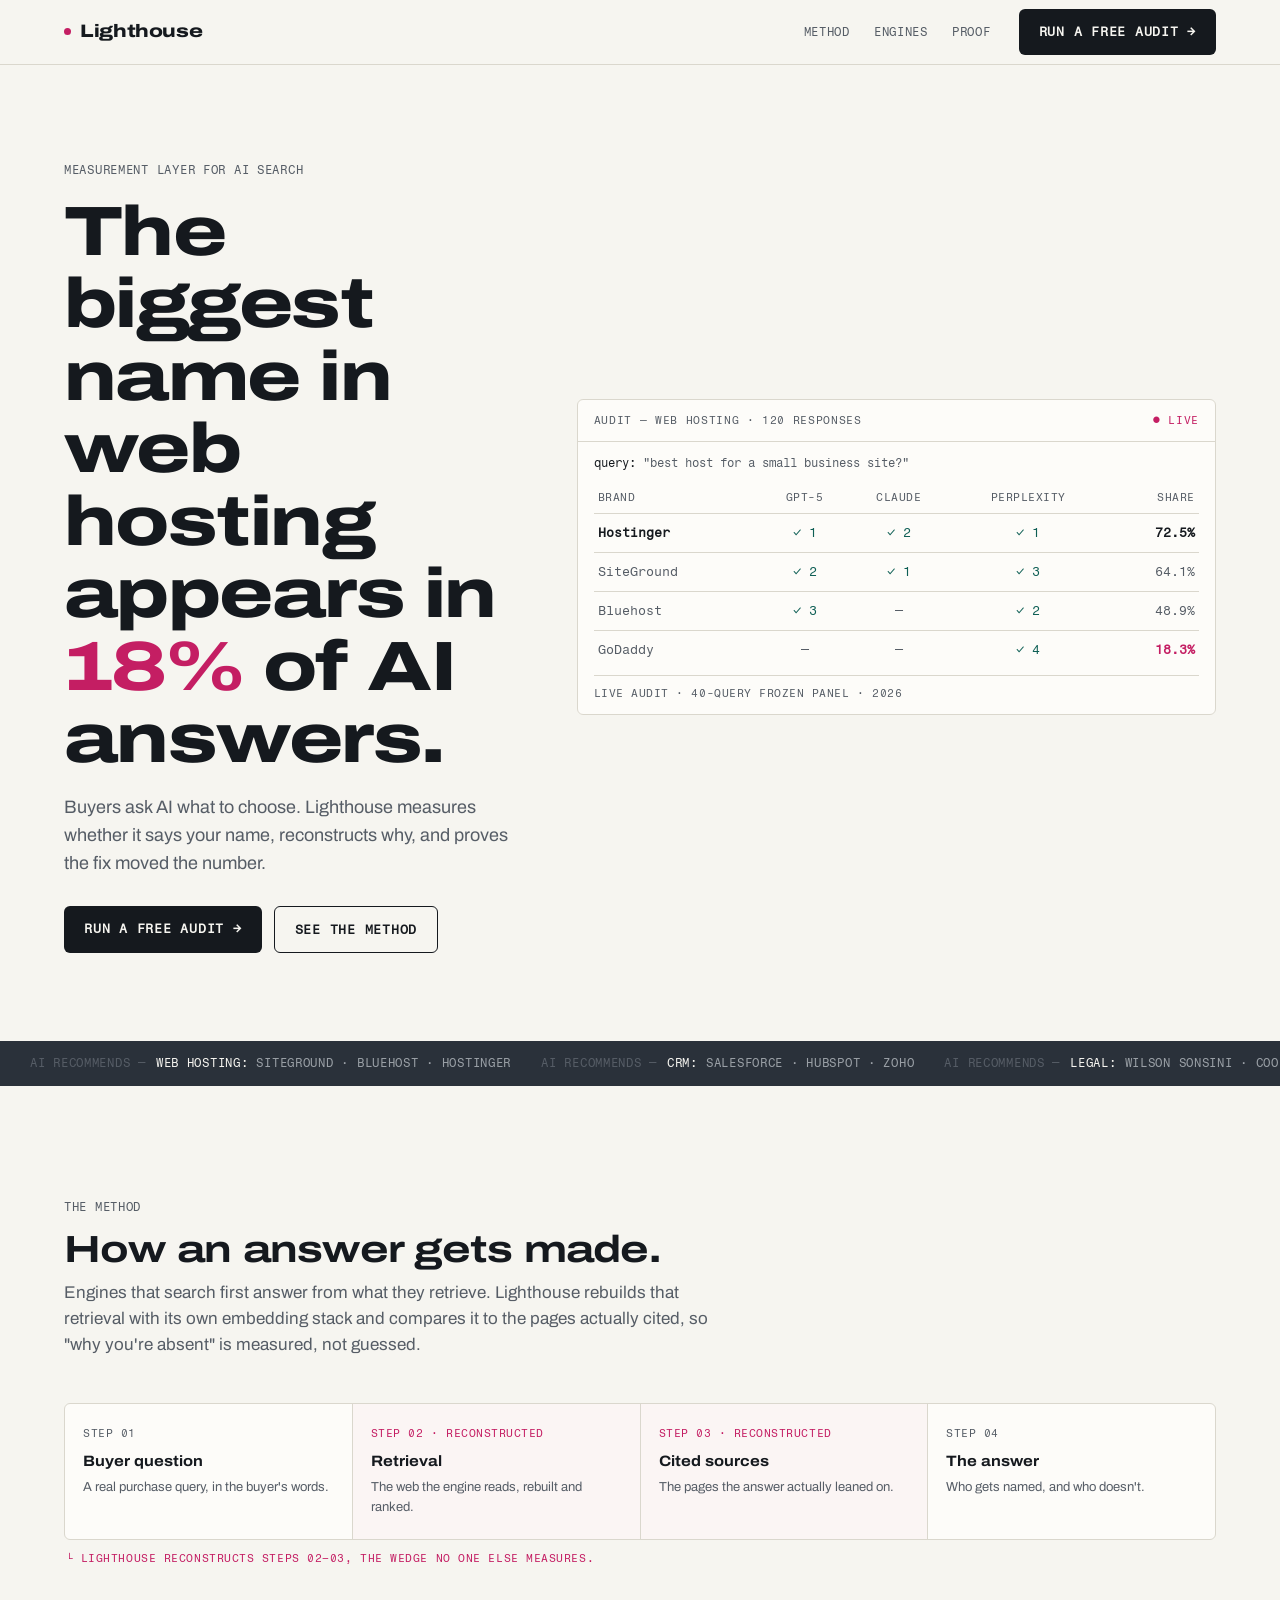
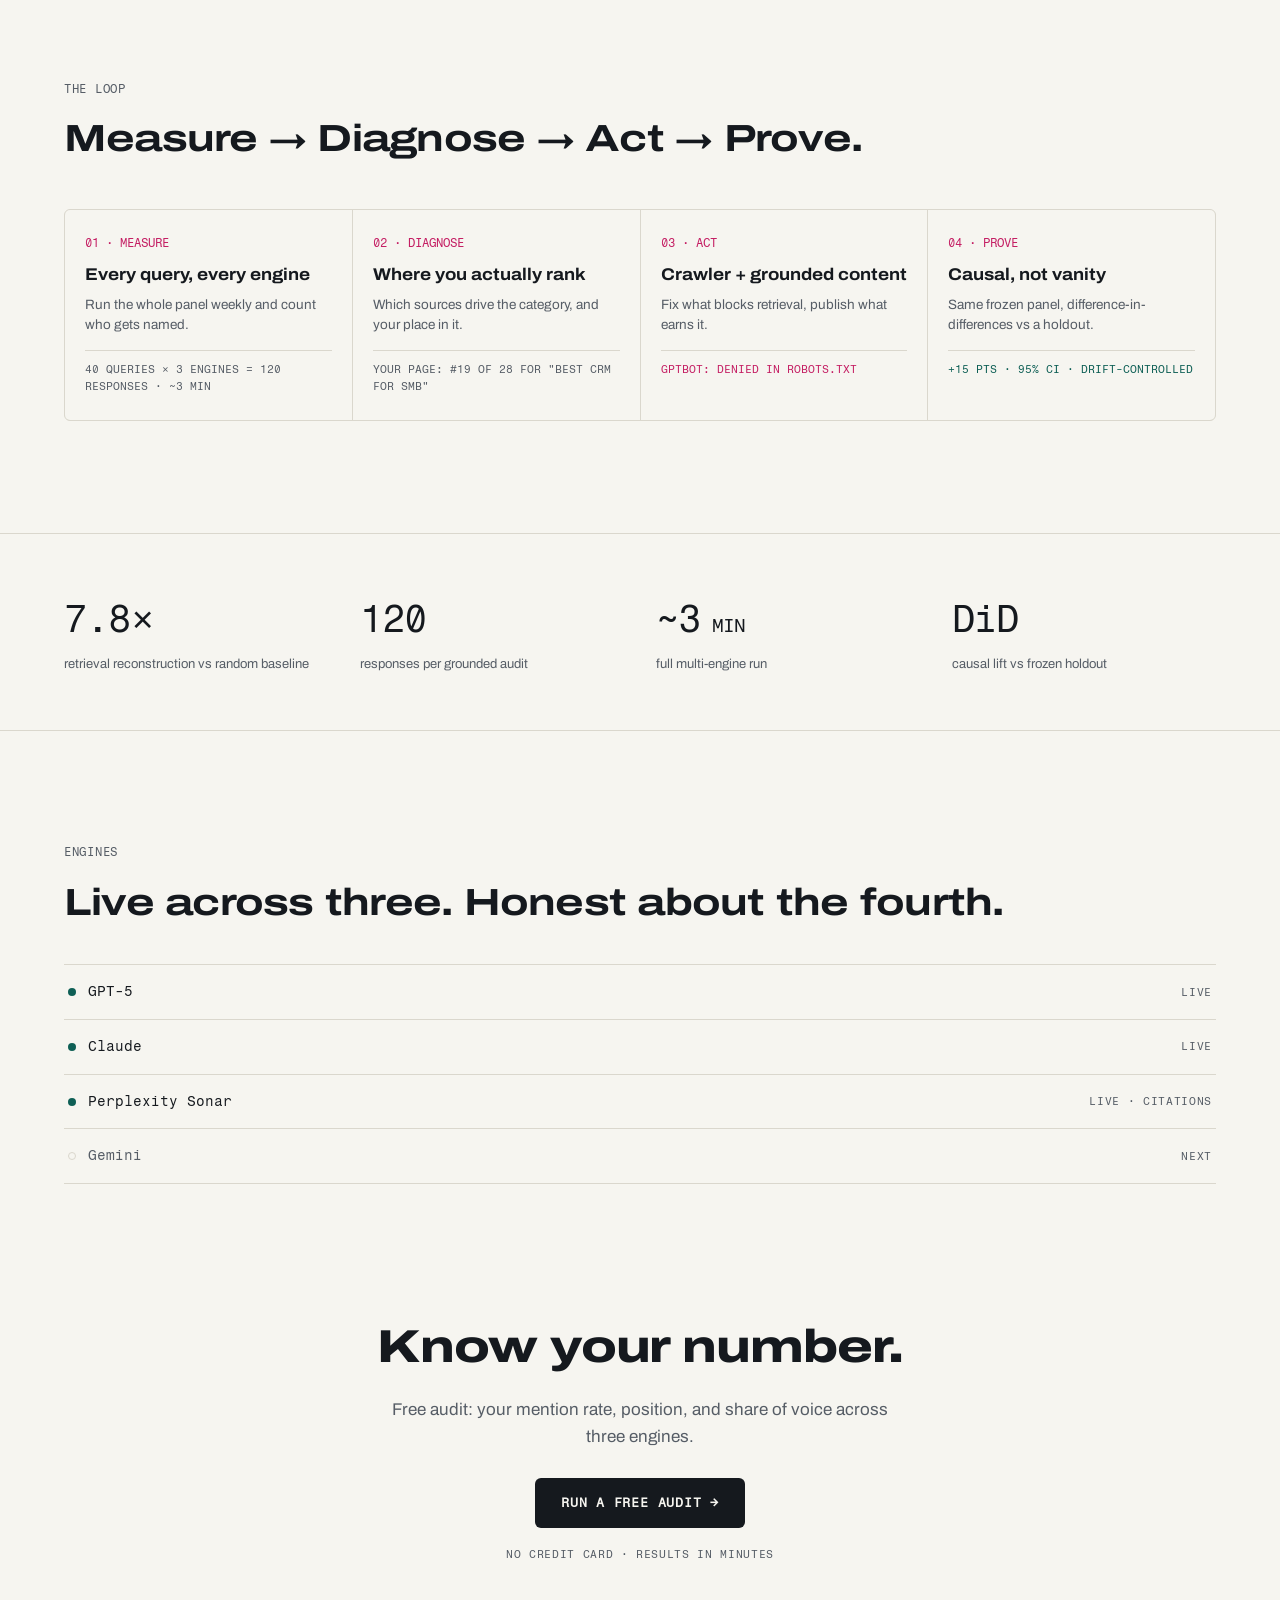
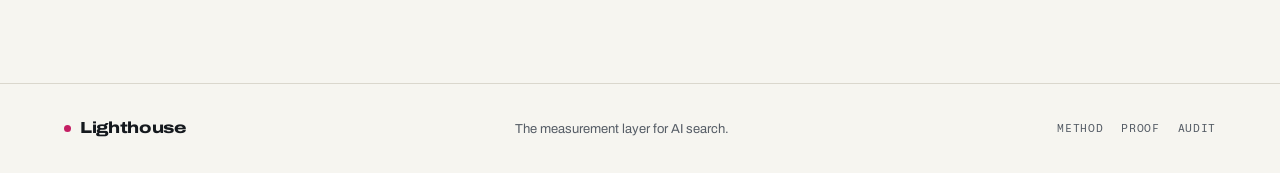
==== commit 51970211: "Repaint dashboard + landing to the "Instrument" design system Warm paper (#F6F5F0), magenta signal (" ====
--- a/web/index.html
+++ b/web/index.html
@@ -1,285 +1,275 @@
 <!DOCTYPE html>
 <html lang="en">
 <head>
-<meta charset="UTF-8" />
-<meta name="viewport" content="width=device-width, initial-scale=1" />
-<title>Lighthouse · the measurement layer for AI search</title>
-<link href="https://fonts.googleapis.com/css2?family=Inter:wght@400;500;600;700;800;900&family=JetBrains+Mono:wght@500&display=swap" rel="stylesheet">
+<meta charset="utf-8">
+<meta name="viewport" content="width=device-width, initial-scale=1">
+<title>Lighthouse — the measurement layer for AI search</title>
+<link rel="preconnect" href="https://fonts.googleapis.com">
+<link rel="preconnect" href="https://fonts.gstatic.com" crossorigin>
+<link href="https://fonts.googleapis.com/css2?family=Archivo:wdth,wght@62.5..125,400..800&family=Fragment+Mono:ital@0;1&display=swap" rel="stylesheet">
 <style>
-  :root{
-    --bg:#060A14; --bg2:#0A1122; --ink:#E9EEF7; --muted:#93A0B5; --faint:#5A6577;
-    --line:rgba(255,255,255,.09); --card:rgba(255,255,255,.04);
-    --cyan:#22D3EE; --violet:#8B5CF6; --amber:#F6B23A; --good:#34D399; --warn:#FB7185;
-  }
   *{margin:0;padding:0;box-sizing:border-box}
   html{scroll-behavior:smooth}
-  body{font-family:Inter,system-ui,sans-serif;background:var(--bg);color:var(--ink);-webkit-font-smoothing:antialiased;line-height:1.55;overflow-x:hidden}
-  a{color:inherit;text-decoration:none}
-  .mono{font-family:'JetBrains Mono',monospace}
-  .grad{background:linear-gradient(100deg,var(--cyan),var(--violet));-webkit-background-clip:text;background-clip:text;color:transparent}
-  .wrap{max-width:1140px;margin:0 auto;padding:0 28px}
-
-  /* ambient */
-  .bgfx{position:fixed;inset:0;z-index:0;pointer-events:none;overflow:hidden}
-  .bgfx .beam{position:absolute;top:-30%;left:50%;width:180vmax;height:180vmax;translate:-50% 0;
-    background:conic-gradient(from 0deg,transparent 0 80%,rgba(246,178,58,.07) 86%,transparent 92%);animation:sweep 22s linear infinite}
-  @keyframes sweep{to{transform:rotate(360deg)}}
-  .bgfx .glow{position:absolute;border-radius:50%;filter:blur(90px);opacity:.5}
-  .bgfx .g1{width:620px;height:620px;background:rgba(34,211,238,.14);top:-180px;left:-140px}
-  .bgfx .g2{width:600px;height:600px;background:rgba(139,92,246,.14);top:8%;right:-160px}
-  .bgfx .grid{position:absolute;inset:0;background-image:linear-gradient(var(--line) 1px,transparent 1px),linear-gradient(90deg,var(--line) 1px,transparent 1px);background-size:46px 46px;mask-image:radial-gradient(circle at 60% 20%,#000,transparent 65%);opacity:.5}
-  .content{position:relative;z-index:1}
-
-  /* nav */
-  nav{position:sticky;top:0;z-index:50;backdrop-filter:blur(12px);background:rgba(6,10,20,.6);border-bottom:1px solid var(--line)}
-  .nav-in{display:flex;align-items:center;justify-content:space-between;height:66px}
-  .logo{display:flex;align-items:center;gap:10px;font-weight:800;font-size:17px;letter-spacing:-.02em}
-  .logo .m{width:18px;height:18px;border-radius:6px;background:linear-gradient(135deg,var(--cyan),var(--violet));box-shadow:0 0 18px rgba(34,211,238,.6)}
-  .nlinks{display:flex;gap:26px;font-size:14px;color:var(--muted)}
-  .nlinks a:hover{color:var(--ink)}
-  .btn{display:inline-flex;align-items:center;gap:8px;font-size:14px;font-weight:600;padding:10px 18px;border-radius:11px;cursor:pointer;transition:.25s}
-  .btn-p{background:linear-gradient(100deg,var(--cyan),var(--violet));color:#04121a;box-shadow:0 0 0 rgba(34,211,238,0)}
-  .btn-p:hover{box-shadow:0 8px 30px -8px rgba(34,211,238,.6);transform:translateY(-1px)}
-  .btn-g{border:1px solid var(--line);color:var(--ink)}.btn-g:hover{border-color:var(--cyan)}
-  @media(max-width:760px){.nlinks{display:none}}
-
-  /* hero */
-  .hero{display:grid;grid-template-columns:1.05fr .95fr;gap:44px;align-items:center;padding:8vh 0 6vh}
-  @media(max-width:920px){.hero{grid-template-columns:1fr;gap:30px}}
-  .badge{display:inline-flex;align-items:center;gap:8px;font-size:12.5px;color:var(--muted);border:1px solid var(--line);background:var(--card);border-radius:99px;padding:6px 13px}
-  .badge .dot{width:7px;height:7px;border-radius:50%;background:var(--good);box-shadow:0 0 10px var(--good);animation:pulse 1.4s infinite}
-  @keyframes pulse{50%{opacity:.35}}
-  h1.big{font-size:clamp(38px,5.4vw,68px);font-weight:900;letter-spacing:-.04em;line-height:1.02;margin:18px 0 18px}
-  .sub{font-size:clamp(16px,1.7vw,20px);color:var(--muted);max-width:30em}
-  .hero-cta{display:flex;gap:12px;margin-top:26px;flex-wrap:wrap}
-  .chips{display:flex;gap:8px;margin-top:22px;align-items:center;flex-wrap:wrap}
-  .chips .k{font-size:12px;color:var(--faint)}
-  .chip{font-size:12.5px;color:var(--muted);border:1px solid var(--line);border-radius:8px;padding:5px 10px;display:flex;align-items:center;gap:7px}
-  .chip .d{width:6px;height:6px;border-radius:50%;background:var(--cyan)}
-
-  /* hero dashboard card */
-  .dash{border-radius:20px;border:1px solid var(--line);background:linear-gradient(180deg,rgba(255,255,255,.05),rgba(255,255,255,.02));backdrop-filter:blur(10px);box-shadow:0 40px 120px -60px #000,0 0 0 1px rgba(34,211,238,.06);overflow:hidden}
-  .dash .top{display:flex;align-items:center;justify-content:space-between;padding:14px 18px;border-bottom:1px solid var(--line)}
-  .dash .top .t{font-weight:800;font-size:15px}.dash .top .t span{color:var(--faint);font-weight:500;font-size:12px}
-  .dash .tabs{display:flex;gap:6px}
-  .dtab{font-size:11px;color:var(--muted);padding:4px 10px;border-radius:7px;border:1px solid transparent}
-  .dtab.on{color:var(--ink);border-color:var(--line);background:var(--card)}
-  .dash .kpis{display:grid;grid-template-columns:repeat(3,1fr);border-bottom:1px solid var(--line)}
-  .kpi{padding:14px 18px;border-right:1px solid var(--line)}.kpi:last-child{border:0}
-  .kpi .l{font-size:10px;text-transform:uppercase;letter-spacing:.06em;color:var(--faint);font-weight:700}
-  .kpi .v{font-size:26px;font-weight:900;letter-spacing:-.02em;margin-top:3px;font-variant-numeric:tabular-nums}
-  .kpi .v.c{color:var(--cyan)}
-  .dash .body{padding:16px 18px;display:grid;grid-template-columns:1.2fr .8fr;gap:16px}
-  @media(max-width:520px){.dash .body{grid-template-columns:1fr}}
-  .dash h4{font-size:11px;text-transform:uppercase;letter-spacing:.06em;color:var(--faint);font-weight:700;margin-bottom:9px}
-  .drow{display:flex;align-items:center;gap:9px;font-size:12px;padding:3px 0}
-  .drow .nm{width:74px;color:var(--muted)}.drow.you .nm{color:var(--cyan);font-weight:700}
-  .drow .tr{flex:1;height:7px;background:rgba(255,255,255,.07);border-radius:99px;overflow:hidden}
-  .drow .tr>span{display:block;height:100%;width:0;border-radius:99px;background:rgba(255,255,255,.32);transition:width 1.1s cubic-bezier(.3,0,.2,1)}
-  .drow.you .tr>span{background:linear-gradient(90deg,var(--cyan),var(--violet))}
-  .drow .pc{width:30px;text-align:right;color:var(--faint);font-variant-numeric:tabular-nums}
-  .spark{margin-top:6px}
-  .src{display:flex;justify-content:space-between;font-size:11.5px;padding:4px 0;border-bottom:1px solid var(--line);color:var(--muted)}
-  .src:last-child{border:0}.src b{color:var(--cyan);font-weight:600}
-  .live{position:absolute;top:14px;right:18px;font-size:10px;color:var(--good);display:flex;align-items:center;gap:5px}
-
-  /* ticker */
-  .marq{border-top:1px solid var(--line);border-bottom:1px solid var(--line);padding:13px 0;margin-top:10px;overflow:hidden;white-space:nowrap;background:var(--card)}
-  .marq .run{display:inline-block;animation:scroll 26s linear infinite}
-  .marq b{color:var(--cyan)}.marq span{color:var(--faint);margin:0 22px}
-  @keyframes scroll{to{transform:translateX(-50%)}}
-
-  /* sections */
-  section.blk{padding:12vh 0}
-  .eyebrow{font-size:12px;font-weight:800;text-transform:uppercase;letter-spacing:.2em;color:var(--cyan)}
-  h2{font-size:clamp(28px,3.6vw,46px);font-weight:900;letter-spacing:-.03em;line-height:1.06;margin:12px 0 14px;max-width:16em}
-  .lead2{font-size:17px;color:var(--muted);max-width:34em}
-  .reveal{opacity:0;transform:translateY(22px);transition:.7s cubic-bezier(.2,.7,.2,1)}
-  .reveal.in{opacity:1;transform:none}
-
-  .loop{display:grid;grid-template-columns:repeat(4,1fr);gap:16px;margin-top:36px}
-  @media(max-width:820px){.loop{grid-template-columns:1fr 1fr}}
-  .step{padding:20px;border-radius:16px;border:1px solid var(--line);background:var(--card);transition:.3s}
-  .step:hover{border-color:var(--cyan);transform:translateY(-4px)}
-  .step .st{font-size:11px;font-weight:800;color:var(--cyan);letter-spacing:.05em}
-  .step h3{font-size:18px;font-weight:800;margin:8px 0 6px;letter-spacing:-.01em}
-  .step p{font-size:13.5px;color:var(--muted)}
-
-  .wedge{display:grid;grid-template-columns:1fr 1fr;gap:40px;align-items:center;margin-top:20px}
-  @media(max-width:920px){.wedge{grid-template-columns:1fr}}
-  .rxcard{border-radius:16px;border:1px solid var(--line);background:var(--card);padding:18px 20px}
-  .rxcard .qh{font-size:12px;color:var(--muted);margin-bottom:12px}.rxcard .qh b{color:var(--ink)}
-  .rr{display:grid;grid-template-columns:150px 1fr 38px;align-items:center;gap:10px;padding:4px 0;font-size:12px}
-  .rr .d{white-space:nowrap;overflow:hidden;text-overflow:ellipsis;color:var(--muted)}
-  .rr .tr{height:7px;background:rgba(255,255,255,.07);border-radius:99px;overflow:hidden}
-  .rr .tr>span{display:block;height:100%;border-radius:99px;background:rgba(255,255,255,.4)}
-  .rr .sc{text-align:right;color:var(--faint);font-variant-numeric:tabular-nums}
-  .rr.you{background:rgba(34,211,238,.08);border:1px solid rgba(34,211,238,.3);border-radius:9px;padding:7px;margin:3px -7px}
-  .rr.you .d{color:var(--cyan);font-weight:800}.rr.you .tr>span{background:linear-gradient(90deg,var(--cyan),var(--violet))}
-
-  .cats{display:grid;grid-template-columns:repeat(4,1fr);gap:14px;margin-top:34px}
-  @media(max-width:820px){.cats{grid-template-columns:1fr 1fr}}
-  .cat{padding:18px;border-radius:14px;border:1px solid var(--line);background:var(--card)}
-  .cat .t{font-size:11px;text-transform:uppercase;letter-spacing:.06em;color:var(--faint);font-weight:700}
-  .cat .big{font-size:15px;font-weight:800;margin-top:6px;letter-spacing:-.01em}
-
-  .metrics{display:grid;grid-template-columns:repeat(3,1fr);gap:16px;margin-top:34px}
-  @media(max-width:760px){.metrics{grid-template-columns:1fr}}
-  .metric{padding:22px;border-radius:16px;border:1px solid var(--line);background:var(--card);text-align:center}
-  .metric .v{font-size:44px;font-weight:900;letter-spacing:-.03em;font-variant-numeric:tabular-nums}
-  .metric .v.c{color:var(--cyan)}.metric .v.v{color:var(--violet)}.metric .v.a{color:var(--amber)}
-  .metric .l{font-size:13px;color:var(--muted);margin-top:4px}
-
-  .cta{text-align:center;padding:16vh 0 14vh}
-  .cta h2{margin:0 auto 18px}
-  footer{border-top:1px solid var(--line);padding:34px 0;color:var(--faint);font-size:13px;display:flex;justify-content:space-between;flex-wrap:wrap;gap:12px}
+  body{background:#F6F5F0;color:#15191E;font-family:Archivo,system-ui,sans-serif;-webkit-font-smoothing:antialiased;line-height:1.55}
+  a{color:#C41E63;text-decoration:none}
+  a:hover{color:#15191E}
+  ::selection{background:rgba(196,30,99,.16)}
+  :focus-visible{outline:2px solid #C41E63;outline-offset:2px}
+  .mono{font-family:'Fragment Mono',ui-monospace,monospace;font-variant-numeric:tabular-nums}
+  .cta{cursor:pointer;font-size:12.5px;text-transform:uppercase;letter-spacing:.06em;font-weight:600;padding:13px 20px;border-radius:6px;background:#15191E;color:#F6F5F0;display:inline-block;transition:background .15s}
+  .cta:hover{background:#000;color:#F6F5F0}
+  .cta.sm{padding:11px 18px}
+  .ghost{font-size:12.5px;text-transform:uppercase;letter-spacing:.06em;font-weight:600;padding:13px 20px;border-radius:6px;border:1px solid #15191E;color:#15191E;display:inline-block;transition:.15s}
+  .ghost:hover{background:#15191E;color:#F6F5F0}
+  @keyframes lh-rise{from{opacity:0;transform:translateY(8px)}to{opacity:1;transform:none}}
+  @keyframes lh-ticker{to{transform:translateX(-50%)}}
+  @media (prefers-reduced-motion:reduce){*{animation:none!important;transition:none!important}}
 </style>
 </head>
 <body>
-<div class="bgfx"><div class="beam"></div><div class="grid"></div><div class="glow g1"></div><div class="glow g2"></div></div>
-
-<div class="content">
-<nav><div class="wrap nav-in">
-  <div class="logo"><span class="m"></span> Lighthouse</div>
-  <div class="nlinks"><a href="#how">How it works</a><a href="#wedge">The wedge</a><a href="#market">Coverage</a></div>
-  <a class="btn btn-p" href="/app">Open dashboard</a>
-</div></nav>
+
+<!-- NAV -->
+<nav style="position:sticky;top:0;z-index:60;background:rgba(246,245,240,.98);border-bottom:1px solid #DAD7CD;backdrop-filter:saturate(1.2) blur(6px)">
+  <div style="max-width:1200px;margin:0 auto;padding:0 24px;height:64px;display:flex;align-items:center;justify-content:space-between">
+    <div style="display:flex;align-items:center;gap:9px;font-weight:800;font-size:18px;letter-spacing:-.02em;font-stretch:125%"><span style="width:7px;height:7px;border-radius:50%;background:#C41E63"></span>Lighthouse</div>
+    <div style="display:flex;align-items:center;gap:28px">
+      <div class="mono" style="display:flex;gap:24px;font-size:12px;text-transform:uppercase;letter-spacing:.06em;color:#565D66">
+        <a href="#method" style="color:#565D66">Method</a>
+        <a href="#engines" style="color:#565D66">Engines</a>
+        <a href="#proof" style="color:#565D66">Proof</a>
+      </div>
+      <a href="/app" class="mono cta">Run a free audit →</a>
+    </div>
+  </div>
+</nav>
 
 <!-- HERO -->
-<div class="wrap">
-  <div class="hero">
-    <div class="reveal in">
-      <div class="badge"><span class="dot"></span> Live across GPT-5, Claude, and Perplexity</div>
-      <h1 class="big">See <span class="grad">why AI</span> does not recommend you. Then fix it.</h1>
-      <p class="sub">When buyers ask an AI what to choose, it names a few brands. Lighthouse measures whether you are one of them, reconstructs the retrieval to show <b>why</b>, and builds the fix from the evidence.</p>
-      <div class="hero-cta">
-        <a class="btn btn-p" href="/app">Run a free audit</a>
-        <a class="btn btn-g" href="#how">See how it works</a>
+<section style="max-width:1200px;margin:0 auto;padding:96px 24px 88px">
+  <div class="hero-grid" style="display:grid;grid-template-columns:5fr 7fr;gap:56px;align-items:center">
+    <div>
+      <div class="mono" style="font-size:12px;text-transform:uppercase;letter-spacing:.06em;color:#565D66;opacity:0;animation:lh-rise .3s .05s cubic-bezier(.2,0,0,1) forwards">Measurement layer for AI search</div>
+      <h1 style="font-stretch:125%;font-weight:800;letter-spacing:-.022em;line-height:1.04;font-size:clamp(2.6rem,1.8rem + 3.2vw,4.4rem);margin:16px 0 18px;text-wrap:balance;opacity:0;animation:lh-rise .3s .11s cubic-bezier(.2,0,0,1) forwards">The biggest name in web hosting appears in <span style="color:#C41E63">18%</span> of AI answers.</h1>
+      <p style="font-size:clamp(1rem,.95rem + .25vw,1.125rem);color:#565D66;max-width:46ch;opacity:0;animation:lh-rise .3s .17s cubic-bezier(.2,0,0,1) forwards">Buyers ask AI what to choose. Lighthouse measures whether it says your name, reconstructs why, and proves the fix moved the number.</p>
+      <div style="display:flex;gap:12px;margin-top:28px;flex-wrap:wrap;opacity:0;animation:lh-rise .3s .23s cubic-bezier(.2,0,0,1) forwards">
+        <a href="/app" class="mono cta">Run a free audit →</a>
+        <a href="#method" class="mono ghost">See the method</a>
       </div>
-      <div class="chips"><span class="k">Measuring</span>
-        <span class="chip"><span class="d"></span>GPT-5</span>
-        <span class="chip"><span class="d"></span>Claude</span>
-        <span class="chip"><span class="d"></span>Perplexity</span>
-      </div>
-    </div>
-
-    <!-- live dashboard preview -->
-    <div class="dash reveal in" style="position:relative">
-      <div class="top"><div class="t">Hostinger <span>· web hosting</span></div>
-        <div class="tabs"><span class="dtab on">Overview</span><span class="dtab">Why you lose</span><span class="dtab">Act</span></div></div>
-      <div class="live"><span class="dot" style="width:6px;height:6px;border-radius:50%;background:var(--good);display:inline-block;box-shadow:0 0 8px var(--good)"></span>live</div>
-      <div class="kpis">
-        <div class="kpi"><div class="l">Mention rate</div><div class="v c" data-count="72" data-suf="%">0%</div></div>
-        <div class="kpi"><div class="l">Share of voice</div><div class="v" data-count="24" data-suf="%">0%</div></div>
-        <div class="kpi"><div class="l">Engines</div><div class="v">3</div></div>
-      </div>
-      <div class="body">
-        <div><h4>You vs the field</h4>
-          <div class="drow you"><span class="nm">Hostinger</span><span class="tr"><span data-w="72%"></span></span><span class="pc">72</span></div>
-          <div class="drow"><span class="nm">SiteGround</span><span class="tr"><span data-w="60%"></span></span><span class="pc">60</span></div>
-          <div class="drow"><span class="nm">Bluehost</span><span class="tr"><span data-w="51%"></span></span><span class="pc">51</span></div>
-          <div class="drow"><span class="nm">DreamHost</span><span class="tr"><span data-w="41%"></span></span><span class="pc">41</span></div>
-          <div class="drow"><span class="nm">GoDaddy</span><span class="tr"><span data-w="18%"></span></span><span class="pc">18</span></div>
-          <svg class="spark" width="100%" height="34" viewBox="0 0 240 34" preserveAspectRatio="none">
-            <polyline id="spk" fill="none" stroke="url(#sg)" stroke-width="2.5" points="0,26 40,24 80,20 120,22 160,15 200,12 240,8"/>
-            <defs><linearGradient id="sg"><stop offset="0" stop-color="#22D3EE"/><stop offset="1" stop-color="#8B5CF6"/></linearGradient></defs></svg>
+    </div>
+    <!-- AUDIT ARTIFACT -->
+    <div style="opacity:0;animation:lh-rise .4s .3s cubic-bezier(.65,0,.35,1) forwards">
+      <div style="background:#FDFCF9;border:1px solid #DAD7CD;border-radius:6px;overflow:hidden">
+        <div class="mono" style="display:flex;justify-content:space-between;gap:8px;font-size:11px;text-transform:uppercase;letter-spacing:.06em;color:#565D66;padding:12px 16px;border-bottom:1px solid #DAD7CD">
+          <span>Audit — web hosting · 120 responses</span><span style="color:#C41E63">● live</span>
         </div>
-        <div><h4>Sources AI cites</h4>
-          <div class="src"><span>reddit.com</span><b>38</b></div>
-          <div class="src"><span>cnet.com</span><b>30</b></div>
-          <div class="src"><span>youtube.com</span><b>31</b></div>
-          <div class="src"><span>techradar.com</span><b>17</b></div>
+        <div class="mono" style="font-size:12px;color:#15191E;padding:12px 16px 6px">query: <span style="color:#565D66">"best host for a small business site?"</span></div>
+        <div id="lh-audit" style="position:relative;padding:6px 16px 12px">
+          <div id="lh-beam" style="position:absolute;top:8px;bottom:40px;left:0;width:26px;background:linear-gradient(90deg,rgba(196,30,99,0),rgba(196,30,99,.16));border-right:1.5px solid #C41E63;transform:translateX(0);pointer-events:none;opacity:0"></div>
+          <table style="width:100%;border-collapse:collapse;position:relative">
+            <thead>
+              <tr class="mono" style="font-size:10.5px;text-transform:uppercase;letter-spacing:.05em;color:#565D66">
+                <th style="text-align:left;font-weight:500;padding:6px 4px">Brand</th>
+                <th style="text-align:center;font-weight:500;padding:6px 4px">GPT-5</th>
+                <th style="text-align:center;font-weight:500;padding:6px 4px">Claude</th>
+                <th style="text-align:center;font-weight:500;padding:6px 4px">Perplexity</th>
+                <th style="text-align:right;font-weight:500;padding:6px 4px">Share</th>
+              </tr>
+            </thead>
+            <tbody class="mono" style="font-size:13px">
+              <tr style="border-top:1px solid #DAD7CD">
+                <td style="text-align:left;padding:9px 4px;font-weight:600;color:#15191E">Hostinger</td>
+                <td data-sweep style="text-align:center;padding:9px 4px;color:#0E5F55;opacity:.18">✓ 1</td>
+                <td data-sweep style="text-align:center;padding:9px 4px;color:#0E5F55;opacity:.18">✓ 2</td>
+                <td data-sweep style="text-align:center;padding:9px 4px;color:#0E5F55;opacity:.18">✓ 1</td>
+                <td data-sweep style="text-align:right;padding:9px 4px;font-weight:600;opacity:.18">72.5%</td>
+              </tr>
+              <tr style="border-top:1px solid #DAD7CD">
+                <td style="text-align:left;padding:9px 4px;color:#565D66">SiteGround</td>
+                <td data-sweep style="text-align:center;padding:9px 4px;color:#0E5F55;opacity:.18">✓ 2</td>
+                <td data-sweep style="text-align:center;padding:9px 4px;color:#0E5F55;opacity:.18">✓ 1</td>
+                <td data-sweep style="text-align:center;padding:9px 4px;color:#0E5F55;opacity:.18">✓ 3</td>
+                <td data-sweep style="text-align:right;padding:9px 4px;color:#565D66;opacity:.18">64.1%</td>
+              </tr>
+              <tr style="border-top:1px solid #DAD7CD">
+                <td style="text-align:left;padding:9px 4px;color:#565D66">Bluehost</td>
+                <td data-sweep style="text-align:center;padding:9px 4px;color:#0E5F55;opacity:.18">✓ 3</td>
+                <td data-sweep style="text-align:center;padding:9px 4px;color:#565D66;opacity:.18">—</td>
+                <td data-sweep style="text-align:center;padding:9px 4px;color:#0E5F55;opacity:.18">✓ 2</td>
+                <td data-sweep style="text-align:right;padding:9px 4px;color:#565D66;opacity:.18">48.9%</td>
+              </tr>
+              <tr style="border-top:1px solid #DAD7CD">
+                <td style="text-align:left;padding:9px 4px;color:#565D66">GoDaddy</td>
+                <td data-sweep style="text-align:center;padding:9px 4px;color:#565D66;opacity:.18">—</td>
+                <td data-sweep style="text-align:center;padding:9px 4px;color:#565D66;opacity:.18">—</td>
+                <td data-sweep style="text-align:center;padding:9px 4px;color:#0E5F55;opacity:.18">✓ 4</td>
+                <td data-sweep style="text-align:right;padding:9px 4px;color:#C41E63;font-weight:600;opacity:.18">18.3%</td>
+              </tr>
+            </tbody>
+          </table>
+          <div class="mono" style="font-size:10.5px;text-transform:uppercase;letter-spacing:.05em;color:#565D66;border-top:1px solid #DAD7CD;padding-top:10px;margin-top:6px">Live audit · 40-query frozen panel · 2026</div>
         </div>
       </div>
     </div>
   </div>
+</section>
+
+<!-- TICKER -->
+<div style="background:#2A313A;overflow:hidden;white-space:nowrap">
+  <div id="lh-ticker" class="mono" style="display:inline-block;padding:13px 0;font-size:12px;text-transform:uppercase;letter-spacing:.06em;animation:lh-ticker 40s linear infinite"></div>
 </div>
 
-<div class="marq mono"><div class="run" id="run"></div></div>
-
-<!-- HOW / LOOP -->
-<section class="blk" id="how"><div class="wrap">
-  <div class="reveal"><div class="eyebrow">The platform</div>
-    <h2>Measure, diagnose, build, prove. One loop.</h2>
-    <p class="lead2">Most tools stop at a dashboard. Lighthouse closes the loop and compounds every cycle.</p></div>
-  <div class="loop">
-    <div class="step reveal"><div class="st">01 MEASURE</div><h3>Across every engine</h3><p>Mention rate, share of voice, who wins, broken out by model.</p></div>
-    <div class="step reveal"><div class="st">02 DIAGNOSE</div><h3>The why</h3><p>The sources AI cites, the language you lack, and why your page loses.</p></div>
-    <div class="step reveal"><div class="st">03 BUILD</div><h3>The fix</h3><p>Publish-ready content, schema, and landing pages, from the evidence.</p></div>
-    <div class="step reveal"><div class="st">04 PROVE</div><h3>Re-measure</h3><p>Run it again in weeks and show the real movement.</p></div>
-  </div>
-</div></section>
-
-<!-- WEDGE -->
-<section class="blk" id="wedge"><div class="wrap">
-  <div class="reveal"><div class="eyebrow">The wedge</div>
-    <h2>Everyone measures the answer. <span class="grad">We reconstruct the retrieval.</span></h2></div>
-  <div class="wedge">
-    <div class="reveal"><p class="lead2">Before an AI answers, it retrieves pages and reads from those. We rebuild that step and rank your page against the ones it cites. That is how we tell you why you lose, validated almost 8 times better than chance.</p>
-      <p class="lead2" style="margin-top:14px;color:var(--ink)">Hostinger is recommended 72% of the time, but on other people's pages. Its own homepage ranks 19th of 28.</p></div>
-    <div class="rxcard reveal">
-      <div class="qh">Reconstructed retrieval · <b>"lowest entry price web hosting"</b></div>
-      <div class="rr"><span class="d">namepros.com</span><span class="tr"><span style="width:96%"></span></span><span class="sc">0.70</span></div>
-      <div class="rr"><span class="d">whoishostingthis.com</span><span class="tr"><span style="width:90%"></span></span><span class="sc">0.65</span></div>
-      <div class="rr"><span class="d">cnet.com</span><span class="tr"><span style="width:87%"></span></span><span class="sc">0.63</span></div>
-      <div class="rr"><span class="d">techradar.com</span><span class="tr"><span style="width:84%"></span></span><span class="sc">0.61</span></div>
-      <div class="rr you"><span class="d">hostinger.com · YOU · #19 of 28</span><span class="tr"><span style="width:52%"></span></span><span class="sc">0.52</span></div>
-    </div>
-  </div>
-</div></section>
-
-<!-- MARKET -->
-<section class="blk" id="market"><div class="wrap">
-  <div class="reveal"><div class="eyebrow">Coverage</div>
-    <h2>Any brand. Any category. Same gap.</h2>
-    <p class="lead2">We have already measured across four, and it holds every time.</p></div>
-  <div class="cats">
-    <div class="cat reveal"><div class="t">CRM software</div><div class="big">HubSpot ranks #22</div></div>
-    <div class="cat reveal"><div class="t">Legal</div><div class="big">Cooley loses to listicles</div></div>
-    <div class="cat reveal"><div class="t">Edu tools</div><div class="big">GradeWiz sits at 0%</div></div>
-    <div class="cat reveal"><div class="t">Web hosting</div><div class="big">GoDaddy nearly invisible</div></div>
-  </div>
-  <div class="metrics">
-    <div class="metric reveal"><div class="v c" data-count="7.8" data-suf="x">0x</div><div class="l">retrieval fidelity vs chance</div></div>
-    <div class="metric reveal"><div class="v v">~1&cent;</div><div class="l">added cost per audit</div></div>
-    <div class="metric reveal"><div class="v a">3</div><div class="l">engines, live</div></div>
-  </div>
-</div></section>
+<!-- METHOD -->
+<section id="method" style="max-width:1200px;margin:0 auto;padding:112px 24px" data-reveal>
+  <div class="mono" style="font-size:12px;text-transform:uppercase;letter-spacing:.06em;color:#565D66">The method</div>
+  <h2 style="font-stretch:125%;font-weight:700;letter-spacing:-.02em;line-height:1.15;font-size:clamp(1.75rem,1.4rem + 1.2vw,2.4rem);margin:12px 0 8px">How an answer gets made.</h2>
+  <p style="font-size:1.0625rem;color:#565D66;max-width:65ch;margin-bottom:44px">Engines that search first answer from what they retrieve. Lighthouse rebuilds that retrieval with its own embedding stack and compares it to the pages actually cited, so "why you're absent" is measured, not guessed.</p>
+  <div style="display:flex;align-items:stretch;gap:0;flex-wrap:wrap;border:1px solid #DAD7CD;border-radius:6px;background:#FDFCF9">
+    <div style="flex:1;min-width:150px;padding:22px 18px;border-right:1px solid #DAD7CD">
+      <div class="mono" style="font-size:10.5px;text-transform:uppercase;letter-spacing:.05em;color:#565D66">Step 01</div>
+      <div style="font-weight:700;font-size:15px;margin-top:8px;font-stretch:110%">Buyer question</div>
+      <p style="font-size:13px;color:#565D66;margin-top:4px">A real purchase query, in the buyer's words.</p>
+    </div>
+    <div style="flex:1;min-width:150px;padding:22px 18px;border-right:1px solid #DAD7CD;background:rgba(196,30,99,.03)">
+      <div class="mono" style="font-size:10.5px;text-transform:uppercase;letter-spacing:.05em;color:#C41E63">Step 02 · reconstructed</div>
+      <div style="font-weight:700;font-size:15px;margin-top:8px;font-stretch:110%">Retrieval</div>
+      <p style="font-size:13px;color:#565D66;margin-top:4px">The web the engine reads, rebuilt and ranked.</p>
+    </div>
+    <div style="flex:1;min-width:150px;padding:22px 18px;border-right:1px solid #DAD7CD;background:rgba(196,30,99,.03)">
+      <div class="mono" style="font-size:10.5px;text-transform:uppercase;letter-spacing:.05em;color:#C41E63">Step 03 · reconstructed</div>
+      <div style="font-weight:700;font-size:15px;margin-top:8px;font-stretch:110%">Cited sources</div>
+      <p style="font-size:13px;color:#565D66;margin-top:4px">The pages the answer actually leaned on.</p>
+    </div>
+    <div style="flex:1;min-width:150px;padding:22px 18px">
+      <div class="mono" style="font-size:10.5px;text-transform:uppercase;letter-spacing:.05em;color:#565D66">Step 04</div>
+      <div style="font-weight:700;font-size:15px;margin-top:8px;font-stretch:110%">The answer</div>
+      <p style="font-size:13px;color:#565D66;margin-top:4px">Who gets named, and who doesn't.</p>
+    </div>
+  </div>
+  <div class="mono" style="font-size:11px;text-transform:uppercase;letter-spacing:.05em;color:#C41E63;margin-top:10px;padding-left:2px">└ Lighthouse reconstructs steps 02–03, the wedge no one else measures.</div>
+</section>
+
+<!-- LOOP -->
+<section style="max-width:1200px;margin:0 auto;padding:0 24px 112px" data-reveal>
+  <div class="mono" style="font-size:12px;text-transform:uppercase;letter-spacing:.06em;color:#565D66">The loop</div>
+  <h2 style="font-stretch:125%;font-weight:700;letter-spacing:-.02em;font-size:clamp(1.75rem,1.4rem + 1.2vw,2.4rem);margin:12px 0 40px">Measure → Diagnose → Act → Prove.</h2>
+  <div class="loop-grid" style="display:grid;grid-template-columns:repeat(4,1fr);gap:1px;background:#DAD7CD;border:1px solid #DAD7CD;border-radius:6px;overflow:hidden">
+    <div style="background:#F6F5F0;padding:24px 20px">
+      <div class="mono" style="font-size:12px;color:#C41E63">01 · MEASURE</div>
+      <h3 style="font-weight:700;font-size:17px;margin:10px 0 6px;font-stretch:110%">Every query, every engine</h3>
+      <p style="font-size:13.5px;color:#565D66">Run the whole panel weekly and count who gets named.</p>
+      <div class="mono" style="font-size:11px;color:#565D66;margin-top:14px;padding-top:10px;border-top:1px solid #DAD7CD">40 QUERIES × 3 ENGINES = 120 RESPONSES · ~3 MIN</div>
+    </div>
+    <div style="background:#F6F5F0;padding:24px 20px">
+      <div class="mono" style="font-size:12px;color:#C41E63">02 · DIAGNOSE</div>
+      <h3 style="font-weight:700;font-size:17px;margin:10px 0 6px;font-stretch:110%">Where you actually rank</h3>
+      <p style="font-size:13.5px;color:#565D66">Which sources drive the category, and your place in it.</p>
+      <div class="mono" style="font-size:11px;color:#565D66;margin-top:14px;padding-top:10px;border-top:1px solid #DAD7CD">YOUR PAGE: #19 OF 28 FOR "BEST CRM FOR SMB"</div>
+    </div>
+    <div style="background:#F6F5F0;padding:24px 20px">
+      <div class="mono" style="font-size:12px;color:#C41E63">03 · ACT</div>
+      <h3 style="font-weight:700;font-size:17px;margin:10px 0 6px;font-stretch:110%">Crawler + grounded content</h3>
+      <p style="font-size:13.5px;color:#565D66">Fix what blocks retrieval, publish what earns it.</p>
+      <div class="mono" style="font-size:11px;color:#C41E63;margin-top:14px;padding-top:10px;border-top:1px solid #DAD7CD">GPTBOT: DENIED IN ROBOTS.TXT</div>
+    </div>
+    <div style="background:#F6F5F0;padding:24px 20px">
+      <div class="mono" style="font-size:12px;color:#C41E63">04 · PROVE</div>
+      <h3 style="font-weight:700;font-size:17px;margin:10px 0 6px;font-stretch:110%">Causal, not vanity</h3>
+      <p style="font-size:13.5px;color:#565D66">Same frozen panel, difference-in-differences vs a holdout.</p>
+      <div class="mono" style="font-size:11px;color:#0E5F55;margin-top:14px;padding-top:10px;border-top:1px solid #DAD7CD">+15 PTS · 95% CI · DRIFT-CONTROLLED</div>
+    </div>
+  </div>
+</section>
+
+<!-- PROOF STRIP -->
+<section id="proof" style="border-top:1px solid #DAD7CD;border-bottom:1px solid #DAD7CD" data-reveal>
+  <div class="proof-grid" style="max-width:1200px;margin:0 auto;padding:56px 24px;display:grid;grid-template-columns:repeat(4,1fr);gap:32px">
+    <div><div class="mono" style="font-size:clamp(1.75rem,1.4rem + 1.2vw,2.4rem);font-weight:400;letter-spacing:-.02em">7.8×</div><div style="font-size:13px;color:#565D66;margin-top:6px">retrieval reconstruction vs random baseline</div></div>
+    <div><div class="mono" style="font-size:clamp(1.75rem,1.4rem + 1.2vw,2.4rem);font-weight:400;letter-spacing:-.02em">120</div><div style="font-size:13px;color:#565D66;margin-top:6px">responses per grounded audit</div></div>
+    <div><div class="mono" style="font-size:clamp(1.75rem,1.4rem + 1.2vw,2.4rem);font-weight:400;letter-spacing:-.02em">~3<span style="font-size:.5em"> MIN</span></div><div style="font-size:13px;color:#565D66;margin-top:6px">full multi-engine run</div></div>
+    <div><div class="mono" style="font-size:clamp(1.75rem,1.4rem + 1.2vw,2.4rem);font-weight:400;letter-spacing:-.02em">DiD</div><div style="font-size:13px;color:#565D66;margin-top:6px">causal lift vs frozen holdout</div></div>
+  </div>
+</section>
+
+<!-- ENGINES -->
+<section id="engines" style="max-width:1200px;margin:0 auto;padding:112px 24px" data-reveal>
+  <div class="mono" style="font-size:12px;text-transform:uppercase;letter-spacing:.06em;color:#565D66">Engines</div>
+  <h2 style="font-stretch:125%;font-weight:700;letter-spacing:-.02em;font-size:clamp(1.75rem,1.4rem + 1.2vw,2.4rem);margin:12px 0 32px">Live across three. Honest about the fourth.</h2>
+  <div class="mono" style="font-size:14px">
+    <div style="display:flex;align-items:center;gap:12px;padding:16px 4px;border-top:1px solid #DAD7CD"><span style="width:8px;height:8px;border-radius:50%;background:#0E5F55"></span><span style="flex:1">GPT-5</span><span style="color:#565D66;text-transform:uppercase;font-size:11px;letter-spacing:.06em">live</span></div>
+    <div style="display:flex;align-items:center;gap:12px;padding:16px 4px;border-top:1px solid #DAD7CD"><span style="width:8px;height:8px;border-radius:50%;background:#0E5F55"></span><span style="flex:1">Claude</span><span style="color:#565D66;text-transform:uppercase;font-size:11px;letter-spacing:.06em">live</span></div>
+    <div style="display:flex;align-items:center;gap:12px;padding:16px 4px;border-top:1px solid #DAD7CD"><span style="width:8px;height:8px;border-radius:50%;background:#0E5F55"></span><span style="flex:1">Perplexity Sonar</span><span style="color:#565D66;text-transform:uppercase;font-size:11px;letter-spacing:.06em">live · citations</span></div>
+    <div style="display:flex;align-items:center;gap:12px;padding:16px 4px;border-top:1px solid #DAD7CD;border-bottom:1px solid #DAD7CD;color:#565D66"><span style="width:8px;height:8px;border-radius:50%;border:1.5px solid #DAD7CD"></span><span style="flex:1">Gemini</span><span style="text-transform:uppercase;font-size:11px;letter-spacing:.06em">next</span></div>
+  </div>
+</section>
 
 <!-- CTA -->
-<section class="cta"><div class="wrap reveal">
-  <div class="eyebrow" style="text-align:center">Start now</div>
-  <h2 style="text-align:center">Find out why the AI is not recommending you.</h2>
-  <a class="btn btn-p" href="/app" style="font-size:16px;padding:14px 26px">Run a free audit</a>
-</div></section>
-
-<footer><div class="wrap" style="display:flex;justify-content:space-between;width:100%">
-  <div class="logo" style="font-size:15px"><span class="m"></span> Lighthouse</div>
-  <span>The measurement layer for AI search.</span>
-</div></footer>
-</div>
-
+<section id="cta" style="max-width:1200px;margin:0 auto;padding:16px 24px 120px;text-align:center" data-reveal>
+  <h2 style="font-stretch:125%;font-weight:800;letter-spacing:-.022em;font-size:clamp(2rem,1.6rem + 1.6vw,3rem);margin-bottom:14px">Know your number.</h2>
+  <p style="font-size:1.0625rem;color:#565D66;max-width:52ch;margin:0 auto 28px">Free audit: your mention rate, position, and share of voice across three engines.</p>
+  <a href="/app" class="mono cta" style="font-size:13px;padding:15px 26px">Run a free audit →</a>
+  <div class="mono" style="font-size:11px;text-transform:uppercase;letter-spacing:.06em;color:#565D66;margin-top:18px">No credit card · Results in minutes</div>
+</section>
+
+<!-- FOOTER -->
+<footer style="border-top:1px solid #DAD7CD">
+  <div style="max-width:1200px;margin:0 auto;padding:32px 24px;display:flex;justify-content:space-between;align-items:center;flex-wrap:wrap;gap:14px">
+    <div style="display:flex;align-items:center;gap:9px;font-weight:800;font-size:16px;font-stretch:125%;letter-spacing:-.02em"><span style="width:7px;height:7px;border-radius:50%;background:#C41E63"></span>Lighthouse</div>
+    <div style="font-size:13px;color:#565D66">The measurement layer for AI search.</div>
+    <div class="mono" style="font-size:11px;text-transform:uppercase;letter-spacing:.06em;color:#565D66;display:flex;gap:18px"><a href="#method" style="color:#565D66">Method</a><a href="#proof" style="color:#565D66">Proof</a><a href="/app" style="color:#565D66">Audit</a></div>
+  </div>
+</footer>
+
+<style>
+  @media (max-width:820px){
+    .hero-grid{grid-template-columns:1fr!important}
+    .loop-grid,.proof-grid{grid-template-columns:repeat(2,1fr)!important}
+  }
+</style>
 <script>
-  // scroll reveal
-  const io=new IntersectionObserver((es)=>es.forEach(e=>{if(e.isIntersecting)e.target.classList.add("in");}),{threshold:.15});
-  document.querySelectorAll(".reveal").forEach(el=>io.observe(el));
-  // counters
-  function countUp(el){const to=parseFloat(el.dataset.count),suf=el.dataset.suf||"";const dec=to%1?1:0;let s=null;
-    (function step(t){if(!s)s=t;const p=Math.min(1,(t-s)/1100);el.textContent=(to*(1-Math.pow(1-p,3))).toFixed(dec)+suf;
-      if(p<1)requestAnimationFrame(step);else el.textContent=to.toFixed(dec)+suf;})(0);}
-  // animate hero dashboard once
-  setTimeout(()=>{
-    document.querySelectorAll(".dash [data-count]").forEach(countUp);
-    document.querySelectorAll(".dash .tr>span[data-w]").forEach(s=>s.style.width=s.dataset.w);
-  },400);
-  // counters in view (metrics)
-  const io2=new IntersectionObserver((es)=>es.forEach(e=>{if(e.isIntersecting&&!e.target._d){e.target._d=1;
-    e.target.querySelectorAll("[data-count]").forEach(countUp);}}),{threshold:.4});
-  document.querySelectorAll(".metrics").forEach(el=>io2.observe(el));
+(function(){
+  var reduced = (window.matchMedia && window.matchMedia('(prefers-reduced-motion: reduce)').matches);
+
   // ticker
-  const T=["web hosting: SiteGround, Bluehost, Hostinger","CRM: Salesforce, HubSpot, Zoho","legal: Wilson Sonsini, Cooley","edu: Gradescope, Turnitin","insurance: Lemonade, Geico"];
-  const line=T.map(t=>{const[c,b]=t.split(": ");return `<span>AI recommends</span> ${c}: <b>${b}</b>`;}).join("");
-  document.getElementById("run").innerHTML=line+line;
+  (function(){
+    var el = document.getElementById('lh-ticker'); if(!el) return;
+    var rows = [['web hosting','SiteGround · Bluehost · Hostinger'],['CRM','Salesforce · HubSpot · Zoho'],['legal','Wilson Sonsini · Cooley · Latham'],['edu tools','Gradescope · Turnitin'],['insurance','Lemonade · Geico · Progressive']];
+    var seg = rows.map(function(r){return '<span style="color:#565D66;margin:0 10px 0 30px">AI recommends —</span><span style="color:#F6F5F0">'+r[0]+':</span><span style="color:#9AA0A6;margin-left:8px">'+r[1]+'</span>';}).join('');
+    el.innerHTML = seg + seg;
+    if(reduced){el.style.animation='none';return;}
+    el.addEventListener('mouseenter',function(){el.style.animationPlayState='paused';});
+    el.addEventListener('mouseleave',function(){el.style.animationPlayState='running';});
+  })();
+
+  // scroll reveals
+  (function(){
+    var els = document.querySelectorAll('[data-reveal]');
+    if(!reduced) els.forEach(function(el){el.style.opacity='0';el.style.transform='translateY(6px)';el.style.transition='opacity .24s cubic-bezier(.2,0,0,1), transform .24s cubic-bezier(.2,0,0,1)';});
+    var vh = function(){return window.innerHeight||800;};
+    var check = function(){els.forEach(function(el){var r=el.getBoundingClientRect();if(r.top<vh()*0.85 && r.bottom>0){el.style.opacity='1';el.style.transform='none';}});};
+    check(); requestAnimationFrame(check);
+    window.addEventListener('scroll',check,{passive:true});
+  })();
+
+  // hero audit sweep
+  (function(){
+    var wrap=document.getElementById('lh-audit'), beam=document.getElementById('lh-beam');
+    var cells=[].slice.call(document.querySelectorAll('[data-sweep]'));
+    if(reduced||!wrap||!beam){cells.forEach(function(c){c.style.opacity='1';});return;}
+    var W=0, fracs=[];
+    var measure=function(){var wr=wrap.getBoundingClientRect();W=wr.width-32;fracs=cells.map(function(c){var r=c.getBoundingClientRect();return (r.left+r.width/2-(wr.left+16))/W;});};
+    measure(); window.addEventListener('resize',measure,{passive:true});
+    var ease=function(t){return t<.5?4*t*t*t:1-Math.pow(-2*t+2,3)/2;};
+    var PERIOD=8000, CROSS=1600, start=performance.now()+500;
+    var loop=function(now){
+      var el=now-start;
+      if(el<0){requestAnimationFrame(loop);return;}
+      var p=el%PERIOD;
+      if(p<CROSS){var prog=ease(p/CROSS);beam.style.opacity='1';beam.style.transform='translateX('+(prog*W)+'px)';cells.forEach(function(c,i){c.style.opacity=fracs[i]<=prog?'1':'.18';});}
+      else{beam.style.opacity='0';cells.forEach(function(c){c.style.opacity='1';});}
+      requestAnimationFrame(loop);
+    };
+    requestAnimationFrame(loop);
+  })();
+})();
 </script>
 </body>
 </html>
